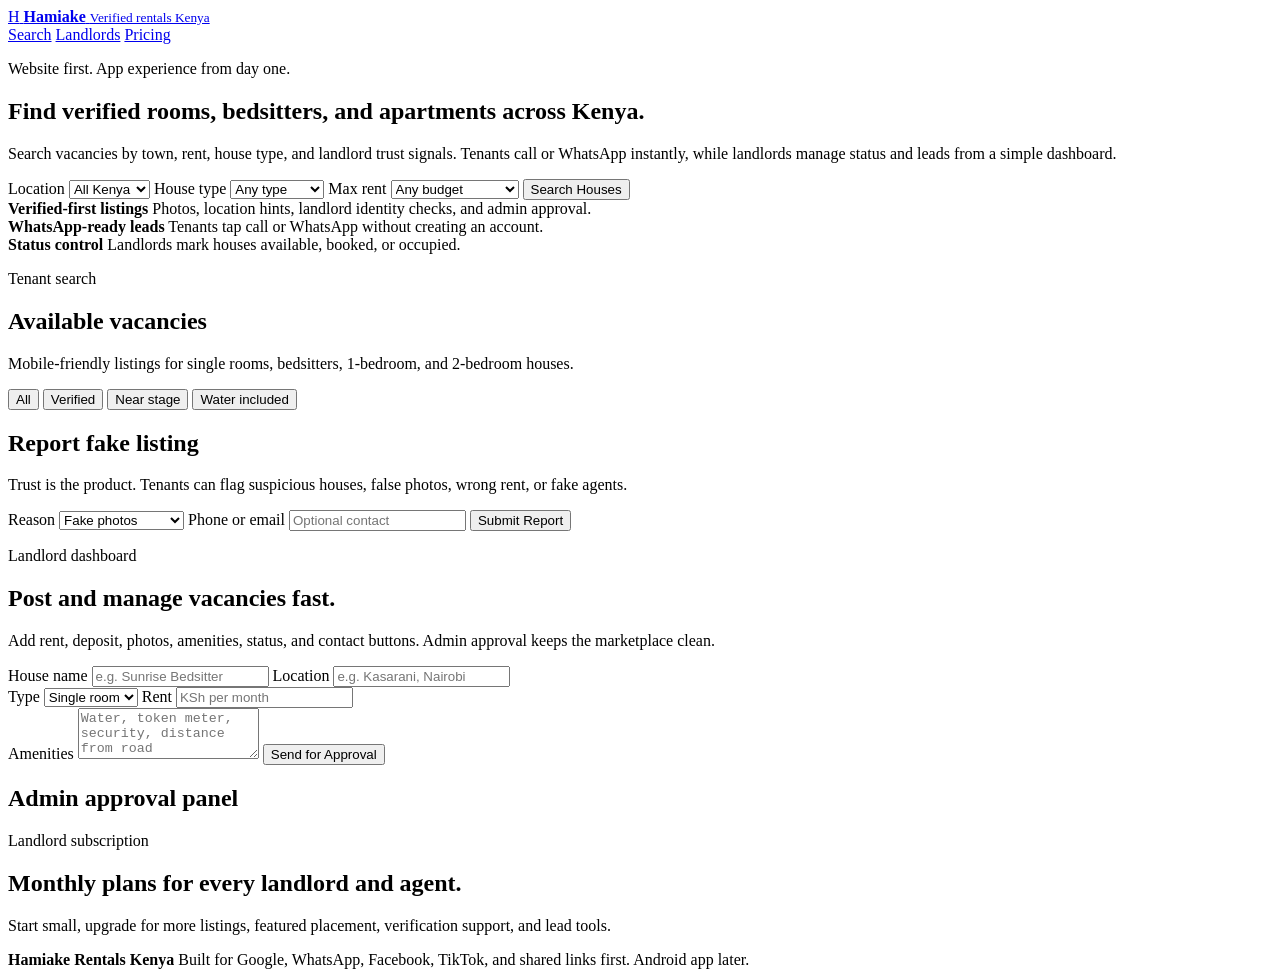
==== index.html @ 215fa96f "Add files via upload" ====
<!doctype html>
<html lang="en">
  <head>
    <meta charset="utf-8">
    <meta name="viewport" content="width=device-width, initial-scale=1">
    <title>Hamiake Rentals Kenya</title>
    <link rel="preconnect" href="https://images.unsplash.com">
    <link rel="stylesheet" href="styles.css">
  </head>
  <body>
    <header class="app-shell">
      <nav class="topbar" aria-label="Primary navigation">
        <a class="brand" href="#home" aria-label="Hamiake home">
          <span class="brand-mark">H</span>
          <span>
            <strong>Hamiake</strong>
            <small>Verified rentals Kenya</small>
          </span>
        </a>
        <div class="nav-actions">
          <a href="#listings">Search</a>
          <a href="#dashboard">Landlords</a>
          <a href="#subscriptions">Pricing</a>
        </div>
      </nav>
    </header>

    <main>
      <section class="hero" id="home">
        <div class="hero-media" role="img" aria-label="Modern Nairobi apartment buildings"></div>
        <div class="hero-content app-shell">
          <p class="eyebrow">Website first. App experience from day one.</p>
          <h1>Find verified rooms, bedsitters, and apartments across Kenya.</h1>
          <p class="hero-copy">
            Search vacancies by town, rent, house type, and landlord trust signals. Tenants call or WhatsApp instantly,
            while landlords manage status and leads from a simple dashboard.
          </p>

          <form class="search-panel" id="searchForm">
            <label>
              <span>Location</span>
              <select id="locationFilter">
                <option value="all">All Kenya</option>
                <option>Nairobi</option>
                <option>Kiambu</option>
                <option>Rongai</option>
                <option>Thika</option>
                <option>Kisumu</option>
                <option>Mombasa</option>
              </select>
            </label>
            <label>
              <span>House type</span>
              <select id="typeFilter">
                <option value="all">Any type</option>
                <option>Single room</option>
                <option>Bedsitter</option>
                <option>1-bedroom</option>
                <option>2-bedroom</option>
              </select>
            </label>
            <label>
              <span>Max rent</span>
              <select id="rentFilter">
                <option value="999999">Any budget</option>
                <option value="6000">Up to KSh 6,000</option>
                <option value="10000">Up to KSh 10,000</option>
                <option value="18000">Up to KSh 18,000</option>
                <option value="30000">Up to KSh 30,000</option>
              </select>
            </label>
            <button class="primary-button" type="submit">Search Houses</button>
          </form>
        </div>
      </section>

      <section class="trust-band">
        <div class="app-shell trust-grid">
          <div>
            <strong>Verified-first listings</strong>
            <span>Photos, location hints, landlord identity checks, and admin approval.</span>
          </div>
          <div>
            <strong>WhatsApp-ready leads</strong>
            <span>Tenants tap call or WhatsApp without creating an account.</span>
          </div>
          <div>
            <strong>Status control</strong>
            <span>Landlords mark houses available, booked, or occupied.</span>
          </div>
        </div>
      </section>

      <section class="app-shell section-grid" id="listings">
        <div class="section-heading">
          <p class="eyebrow">Tenant search</p>
          <h2>Available vacancies</h2>
          <p>Mobile-friendly listings for single rooms, bedsitters, 1-bedroom, and 2-bedroom houses.</p>
        </div>
        <div class="listing-controls" aria-label="Quick filters">
          <button class="filter-chip active" data-chip="all">All</button>
          <button class="filter-chip" data-chip="verified">Verified</button>
          <button class="filter-chip" data-chip="near stage">Near stage</button>
          <button class="filter-chip" data-chip="water included">Water included</button>
        </div>
        <div class="listings-grid" id="listingsGrid"></div>
      </section>

      <section class="app-shell detail-layout" id="details">
        <article class="listing-detail" id="listingDetail" aria-live="polite"></article>
        <aside class="report-box">
          <h2>Report fake listing</h2>
          <p>Trust is the product. Tenants can flag suspicious houses, false photos, wrong rent, or fake agents.</p>
          <form id="reportForm">
            <label>
              <span>Reason</span>
              <select id="reportReason">
                <option>Fake photos</option>
                <option>Wrong location</option>
                <option>Already occupied</option>
                <option>Suspicious agent</option>
              </select>
            </label>
            <label>
              <span>Phone or email</span>
              <input id="reportContact" type="text" placeholder="Optional contact">
            </label>
            <button class="secondary-button" type="submit">Submit Report</button>
            <p class="form-note" id="reportNote"></p>
          </form>
        </aside>
      </section>

      <section class="landlord-band" id="dashboard">
        <div class="app-shell dashboard-grid">
          <div class="section-heading">
            <p class="eyebrow">Landlord dashboard</p>
            <h2>Post and manage vacancies fast.</h2>
            <p>Add rent, deposit, photos, amenities, status, and contact buttons. Admin approval keeps the marketplace clean.</p>
          </div>

          <form class="dashboard-form" id="houseForm">
            <div class="form-row">
              <label>
                <span>House name</span>
                <input id="houseName" type="text" placeholder="e.g. Sunrise Bedsitter" required>
              </label>
              <label>
                <span>Location</span>
                <input id="houseLocation" type="text" placeholder="e.g. Kasarani, Nairobi" required>
              </label>
            </div>
            <div class="form-row">
              <label>
                <span>Type</span>
                <select id="houseType">
                  <option>Single room</option>
                  <option>Bedsitter</option>
                  <option>1-bedroom</option>
                  <option>2-bedroom</option>
                </select>
              </label>
              <label>
                <span>Rent</span>
                <input id="houseRent" type="number" min="1000" placeholder="KSh per month" required>
              </label>
            </div>
            <label>
              <span>Amenities</span>
              <textarea id="houseAmenities" rows="3" placeholder="Water, token meter, security, distance from road"></textarea>
            </label>
            <button class="primary-button" type="submit">Send for Approval</button>
            <p class="form-note" id="houseNote"></p>
          </form>

          <div class="admin-panel" id="admin">
            <h2>Admin approval panel</h2>
            <div class="approval-list" id="approvalList"></div>
          </div>
        </div>
      </section>

      <section class="app-shell" id="subscriptions">
        <div class="section-heading pricing-heading">
          <p class="eyebrow">Landlord subscription</p>
          <h2>Monthly plans for every landlord and agent.</h2>
          <p>Start small, upgrade for more listings, featured placement, verification support, and lead tools.</p>
        </div>
        <div class="pricing-grid" id="pricingGrid"></div>
      </section>
    </main>

    <footer class="footer app-shell">
      <strong>Hamiake Rentals Kenya</strong>
      <span>Built for Google, WhatsApp, Facebook, TikTok, and shared links first. Android app later.</span>
    </footer>

    <script src="script.js"></script>
  </body>
</html>
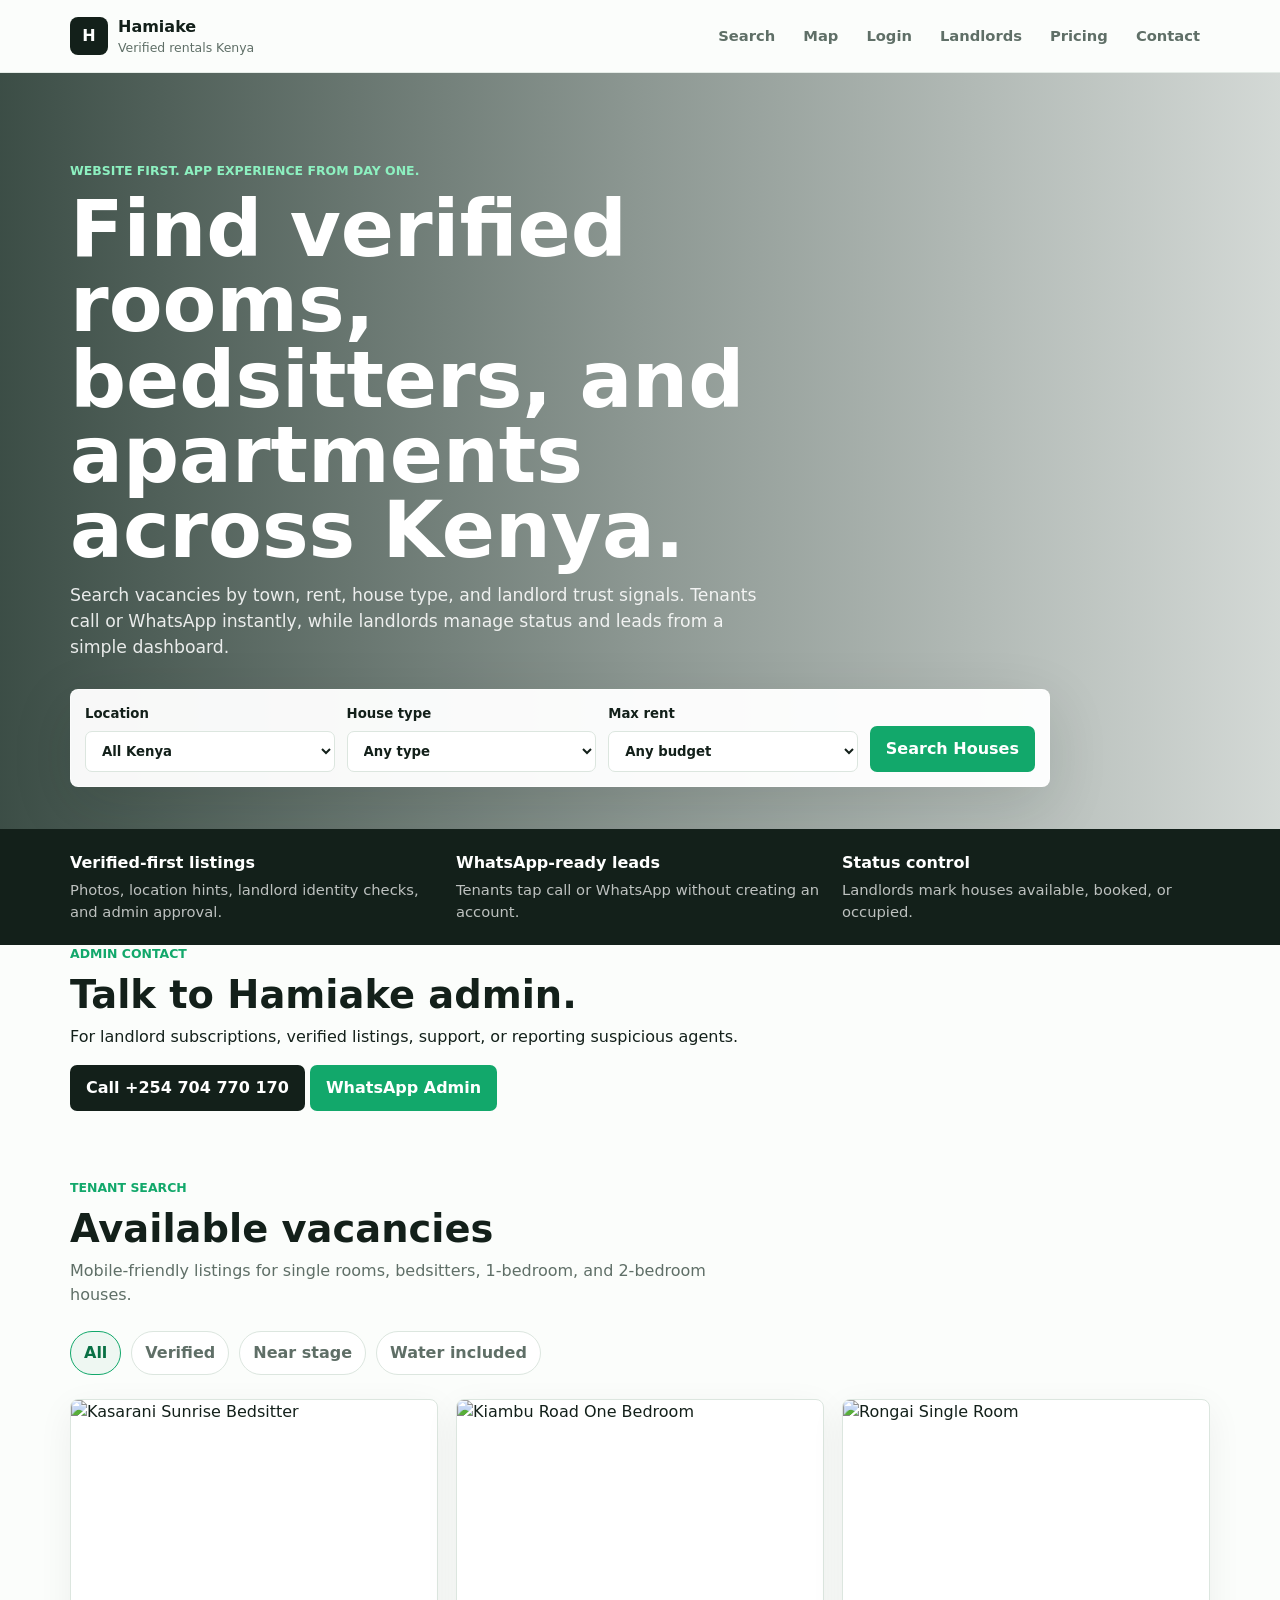
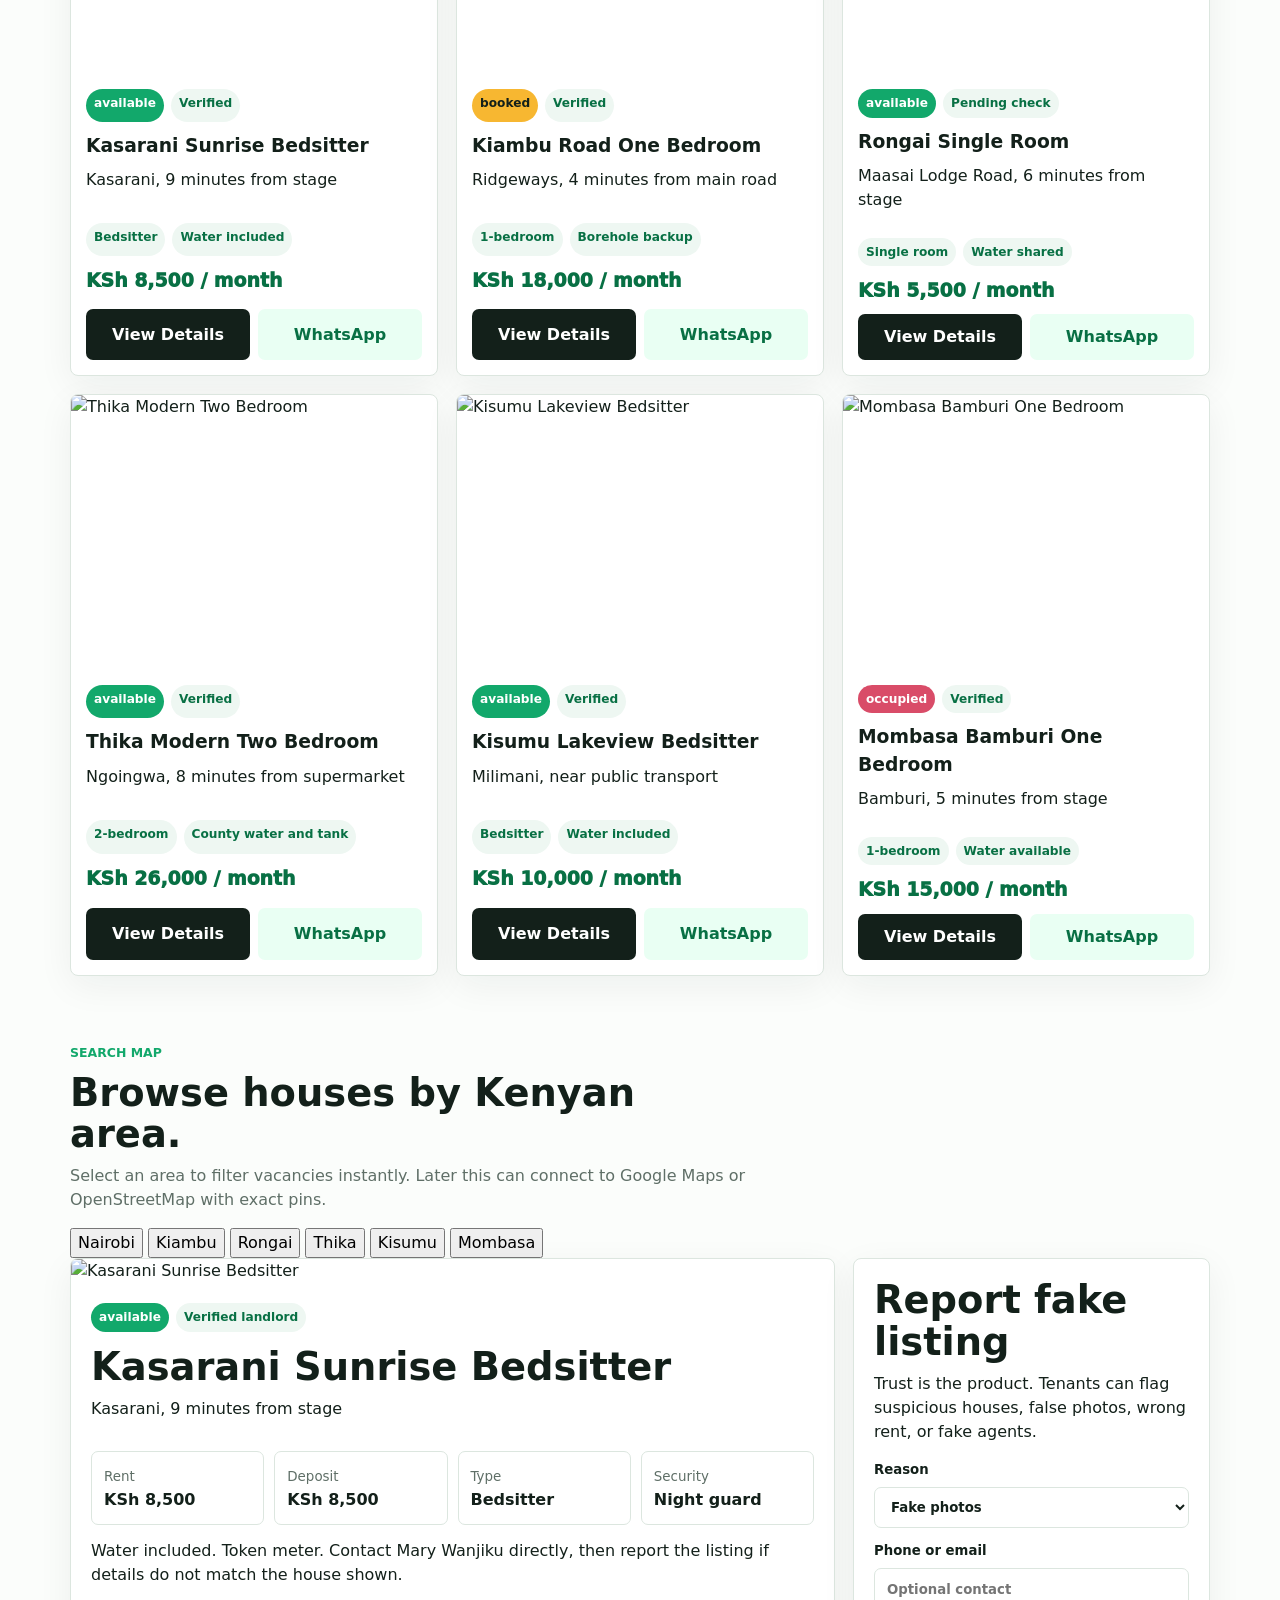
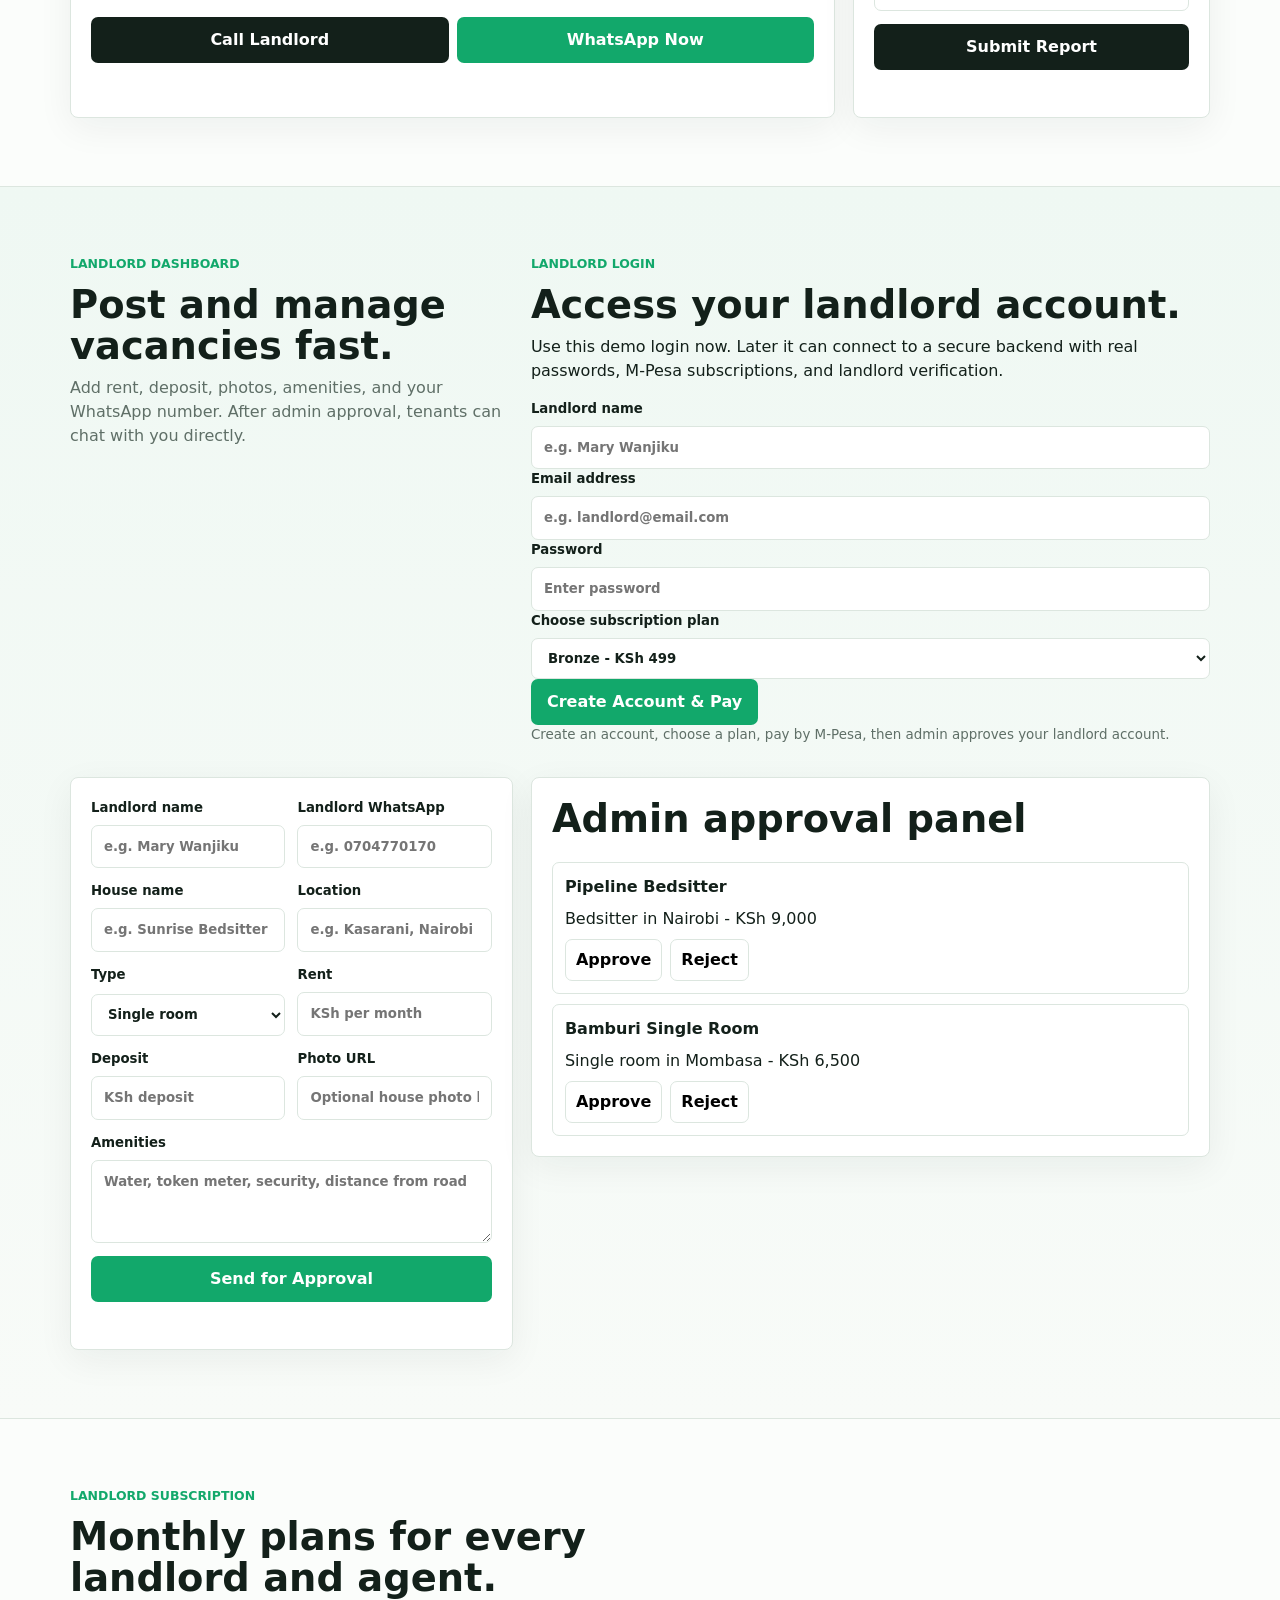
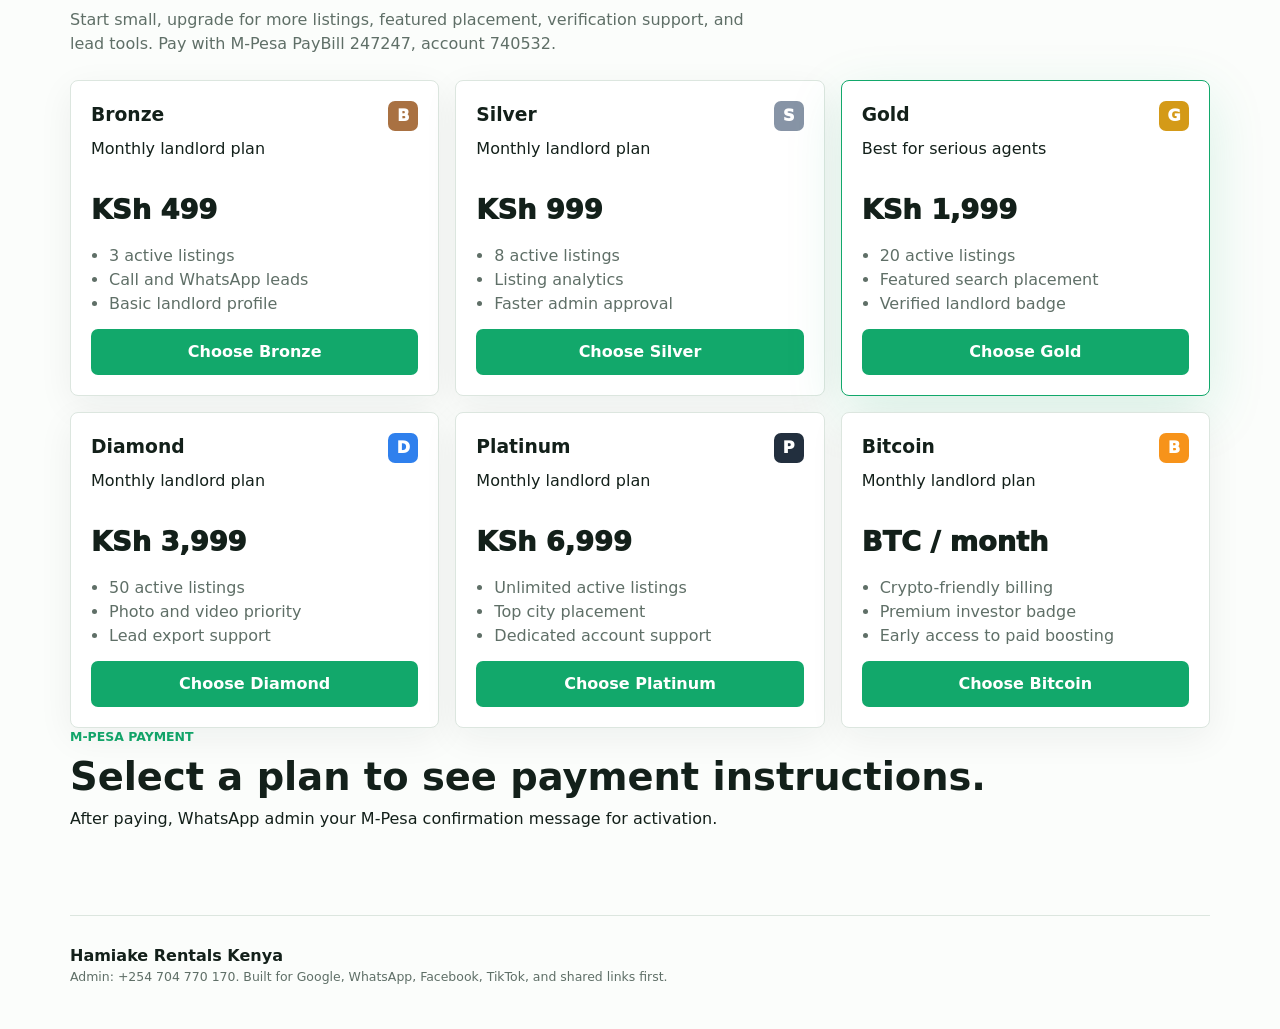
==== commit eaf9a9de: "Add files via upload" ====
--- a/index.html
+++ b/index.html
@@ -19,8 +19,11 @@
         </a>
         <div class="nav-actions">
           <a href="#listings">Search</a>
+          <a href="#map">Map</a>
+          <a href="#login">Login</a>
           <a href="#dashboard">Landlords</a>
           <a href="#subscriptions">Pricing</a>
+          <a href="#contact">Contact</a>
         </div>
       </nav>
     </header>
@@ -91,6 +94,20 @@
         </div>
       </section>
 
+      <section class="contact-strip" id="contact">
+        <div class="app-shell contact-grid">
+          <div>
+            <p class="eyebrow">Admin contact</p>
+            <h2>Talk to Hamiake admin.</h2>
+            <p>For landlord subscriptions, verified listings, support, or reporting suspicious agents.</p>
+          </div>
+          <div class="contact-actions">
+            <a class="secondary-button" href="tel:+254704770170">Call +254 704 770 170</a>
+            <a class="primary-button" href="https://wa.me/254704770170?text=Hi%20Hamiake%20Admin%2C%20I%20need%20help%20with%20rentals." target="_blank" rel="noreferrer">WhatsApp Admin</a>
+          </div>
+        </div>
+      </section>
+
       <section class="app-shell section-grid" id="listings">
         <div class="section-heading">
           <p class="eyebrow">Tenant search</p>
@@ -104,6 +121,25 @@
           <button class="filter-chip" data-chip="water included">Water included</button>
         </div>
         <div class="listings-grid" id="listingsGrid"></div>
+      </section>
+
+      <section class="map-band" id="map">
+        <div class="app-shell map-layout">
+          <div class="section-heading">
+            <p class="eyebrow">Search map</p>
+            <h2>Browse houses by Kenyan area.</h2>
+            <p>Select an area to filter vacancies instantly. Later this can connect to Google Maps or OpenStreetMap with exact pins.</p>
+          </div>
+          <div class="kenya-map" aria-label="Rental search map by area">
+            <button class="map-pin nairobi active" data-map-location="Nairobi">Nairobi</button>
+            <button class="map-pin kiambu" data-map-location="Kiambu">Kiambu</button>
+            <button class="map-pin rongai" data-map-location="Rongai">Rongai</button>
+            <button class="map-pin thika" data-map-location="Thika">Thika</button>
+            <button class="map-pin kisumu" data-map-location="Kisumu">Kisumu</button>
+            <button class="map-pin mombasa" data-map-location="Mombasa">Mombasa</button>
+          </div>
+          <div class="area-results" id="areaResults"></div>
+        </div>
       </section>
 
       <section class="app-shell detail-layout" id="details">
@@ -136,10 +172,53 @@
           <div class="section-heading">
             <p class="eyebrow">Landlord dashboard</p>
             <h2>Post and manage vacancies fast.</h2>
-            <p>Add rent, deposit, photos, amenities, status, and contact buttons. Admin approval keeps the marketplace clean.</p>
-          </div>
+            <p>Add rent, deposit, photos, amenities, and your WhatsApp number. After admin approval, tenants can chat with you directly.</p>
+          </div>
+
+          <form class="login-panel" id="login">
+            <div>
+              <p class="eyebrow">Landlord login</p>
+              <h2>Access your landlord account.</h2>
+              <p>Use this demo login now. Later it can connect to a secure backend with real passwords, M-Pesa subscriptions, and landlord verification.</p>
+            </div>
+            <label>
+              <span>Landlord name</span>
+              <input id="loginName" type="text" placeholder="e.g. Mary Wanjiku" required>
+            </label>
+            <label>
+              <span>Email address</span>
+              <input id="loginEmail" type="email" placeholder="e.g. landlord@email.com" required>
+            </label>
+            <label>
+              <span>Password</span>
+              <input id="loginPassword" type="password" placeholder="Enter password" required>
+            </label>
+            <label>
+              <span>Choose subscription plan</span>
+              <select id="loginPlan">
+                <option value="Bronze">Bronze - KSh 499</option>
+                <option value="Silver">Silver - KSh 999</option>
+                <option value="Gold">Gold - KSh 1,999</option>
+                <option value="Diamond">Diamond - KSh 3,999</option>
+                <option value="Platinum">Platinum - KSh 6,999</option>
+                <option value="Bitcoin">Bitcoin - BTC / month</option>
+              </select>
+            </label>
+            <button class="primary-button" type="submit">Create Account & Pay</button>
+            <p class="form-note" id="loginNote">Create an account, choose a plan, pay by M-Pesa, then admin approves your landlord account.</p>
+          </form>
 
           <form class="dashboard-form" id="houseForm">
+            <div class="form-row">
+              <label>
+                <span>Landlord name</span>
+                <input id="postLandlordName" type="text" placeholder="e.g. Mary Wanjiku" required>
+              </label>
+              <label>
+                <span>Landlord WhatsApp</span>
+                <input id="postLandlordPhone" type="tel" placeholder="e.g. 0704770170" required>
+              </label>
+            </div>
             <div class="form-row">
               <label>
                 <span>House name</span>
@@ -165,6 +244,16 @@
                 <input id="houseRent" type="number" min="1000" placeholder="KSh per month" required>
               </label>
             </div>
+            <div class="form-row">
+              <label>
+                <span>Deposit</span>
+                <input id="houseDeposit" type="number" min="0" placeholder="KSh deposit" required>
+              </label>
+              <label>
+                <span>Photo URL</span>
+                <input id="housePhoto" type="url" placeholder="Optional house photo link">
+              </label>
+            </div>
             <label>
               <span>Amenities</span>
               <textarea id="houseAmenities" rows="3" placeholder="Water, token meter, security, distance from road"></textarea>
@@ -184,15 +273,20 @@
         <div class="section-heading pricing-heading">
           <p class="eyebrow">Landlord subscription</p>
           <h2>Monthly plans for every landlord and agent.</h2>
-          <p>Start small, upgrade for more listings, featured placement, verification support, and lead tools.</p>
+          <p>Start small, upgrade for more listings, featured placement, verification support, and lead tools. Pay with M-Pesa PayBill 247247, account 740532.</p>
         </div>
         <div class="pricing-grid" id="pricingGrid"></div>
+        <div class="payment-panel" id="paymentPanel" aria-live="polite">
+          <p class="eyebrow">M-Pesa payment</p>
+          <h2>Select a plan to see payment instructions.</h2>
+          <p>After paying, WhatsApp admin your M-Pesa confirmation message for activation.</p>
+        </div>
       </section>
     </main>
 
     <footer class="footer app-shell">
       <strong>Hamiake Rentals Kenya</strong>
-      <span>Built for Google, WhatsApp, Facebook, TikTok, and shared links first. Android app later.</span>
+      <span>Admin: +254 704 770 170. Built for Google, WhatsApp, Facebook, TikTok, and shared links first.</span>
     </footer>
 
     <script src="script.js"></script>
--- a/styles.css
+++ b/styles.css
@@ -0,0 +1,655 @@
+:root {
+  color-scheme: light;
+  --ink: #13201a;
+  --muted: #5f6f67;
+  --line: #dce6df;
+  --paper: #fbfdfb;
+  --soft: #eef7f2;
+  --mint: #12a86b;
+  --mint-dark: #087044;
+  --sun: #f7b731;
+  --sky: #2f80ed;
+  --rose: #d94c68;
+  --charcoal: #1f2933;
+  --shadow: 0 18px 60px rgba(19, 32, 26, 0.13);
+}
+
+* {
+  box-sizing: border-box;
+}
+
+html {
+  scroll-behavior: smooth;
+}
+
+body {
+  margin: 0;
+  background: var(--paper);
+  color: var(--ink);
+  font-family: Inter, ui-sans-serif, system-ui, -apple-system, BlinkMacSystemFont, "Segoe UI", sans-serif;
+  line-height: 1.5;
+}
+
+button,
+input,
+select,
+textarea {
+  font: inherit;
+}
+
+button {
+  cursor: pointer;
+}
+
+a {
+  color: inherit;
+  text-decoration: none;
+}
+
+.app-shell {
+  width: min(1140px, calc(100% - 32px));
+  margin: 0 auto;
+}
+
+.topbar {
+  min-height: 72px;
+  display: flex;
+  align-items: center;
+  justify-content: space-between;
+  gap: 18px;
+}
+
+header.app-shell {
+  width: 100%;
+  position: sticky;
+  top: 0;
+  z-index: 20;
+  background: rgba(251, 253, 251, 0.92);
+  backdrop-filter: blur(18px);
+  border-bottom: 1px solid rgba(220, 230, 223, 0.74);
+}
+
+header .topbar {
+  width: min(1140px, calc(100% - 32px));
+  margin: 0 auto;
+}
+
+.brand {
+  display: inline-flex;
+  align-items: center;
+  gap: 10px;
+  min-width: 0;
+}
+
+.brand-mark {
+  width: 38px;
+  height: 38px;
+  border-radius: 8px;
+  display: grid;
+  place-items: center;
+  background: var(--ink);
+  color: white;
+  font-weight: 900;
+}
+
+.brand small,
+.footer span {
+  display: block;
+  color: var(--muted);
+  font-size: 0.78rem;
+}
+
+.nav-actions {
+  display: flex;
+  align-items: center;
+  gap: 8px;
+  color: var(--muted);
+  font-weight: 700;
+  font-size: 0.92rem;
+}
+
+.nav-actions a {
+  padding: 8px 10px;
+  border-radius: 7px;
+}
+
+.nav-actions a:hover {
+  background: var(--soft);
+  color: var(--ink);
+}
+
+.hero {
+  position: relative;
+  min-height: calc(92svh - 72px);
+  display: flex;
+  align-items: end;
+  isolation: isolate;
+  overflow: hidden;
+}
+
+.hero-media {
+  position: absolute;
+  inset: 0;
+  background:
+    linear-gradient(90deg, rgba(6, 28, 19, 0.78), rgba(6, 28, 19, 0.45), rgba(6, 28, 19, 0.16)),
+    url("https://images.unsplash.com/photo-1486406146926-c627a92ad1ab?auto=format&fit=crop&w=1800&q=80") center / cover;
+  z-index: -1;
+}
+
+.hero-content {
+  padding: 78px 0 42px;
+  color: white;
+}
+
+.eyebrow {
+  margin: 0 0 10px;
+  color: var(--mint);
+  font-size: 0.78rem;
+  font-weight: 900;
+  letter-spacing: 0;
+  text-transform: uppercase;
+}
+
+.hero .eyebrow {
+  color: #8df0c0;
+}
+
+h1,
+h2,
+h3,
+p {
+  margin-top: 0;
+}
+
+h1 {
+  max-width: 780px;
+  margin-bottom: 16px;
+  font-size: clamp(2.25rem, 7vw, 4.9rem);
+  line-height: 0.96;
+  letter-spacing: 0;
+}
+
+h2 {
+  margin-bottom: 10px;
+  font-size: clamp(1.5rem, 3vw, 2.5rem);
+  line-height: 1.07;
+  letter-spacing: 0;
+}
+
+h3 {
+  margin-bottom: 8px;
+}
+
+.hero-copy {
+  max-width: 690px;
+  color: rgba(255, 255, 255, 0.88);
+  font-size: 1.08rem;
+}
+
+.search-panel {
+  width: min(100%, 980px);
+  margin-top: 28px;
+  padding: 14px;
+  display: grid;
+  grid-template-columns: 1fr 1fr 1fr auto;
+  gap: 12px;
+  background: rgba(255, 255, 255, 0.96);
+  border: 1px solid rgba(255, 255, 255, 0.65);
+  border-radius: 8px;
+  box-shadow: var(--shadow);
+}
+
+label {
+  display: grid;
+  gap: 7px;
+  color: var(--ink);
+  font-weight: 800;
+  font-size: 0.83rem;
+}
+
+input,
+select,
+textarea {
+  width: 100%;
+  border: 1px solid var(--line);
+  border-radius: 7px;
+  background: white;
+  color: var(--ink);
+  padding: 11px 12px;
+  outline: none;
+}
+
+textarea {
+  resize: vertical;
+}
+
+input:focus,
+select:focus,
+textarea:focus {
+  border-color: var(--mint);
+  box-shadow: 0 0 0 3px rgba(18, 168, 107, 0.14);
+}
+
+.primary-button,
+.secondary-button,
+.contact-button {
+  min-height: 44px;
+  border: 0;
+  border-radius: 7px;
+  display: inline-flex;
+  align-items: center;
+  justify-content: center;
+  gap: 8px;
+  padding: 11px 16px;
+  font-weight: 900;
+}
+
+.primary-button {
+  align-self: end;
+  background: var(--mint);
+  color: white;
+}
+
+.primary-button:hover {
+  background: var(--mint-dark);
+}
+
+.secondary-button {
+  background: var(--ink);
+  color: white;
+}
+
+.trust-band {
+  background: var(--ink);
+  color: white;
+}
+
+.trust-grid {
+  display: grid;
+  grid-template-columns: repeat(3, 1fr);
+  gap: 18px;
+  padding: 22px 0;
+}
+
+.trust-grid div {
+  display: grid;
+  gap: 4px;
+}
+
+.trust-grid span {
+  color: rgba(255, 255, 255, 0.72);
+  font-size: 0.92rem;
+}
+
+.section-grid,
+#subscriptions {
+  padding: 68px 0;
+}
+
+.section-heading {
+  max-width: 680px;
+}
+
+.section-heading p:not(.eyebrow) {
+  color: var(--muted);
+}
+
+.listing-controls {
+  display: flex;
+  flex-wrap: wrap;
+  gap: 10px;
+  margin: 24px 0;
+}
+
+.filter-chip {
+  border: 1px solid var(--line);
+  background: white;
+  color: var(--muted);
+  border-radius: 999px;
+  padding: 9px 13px;
+  font-weight: 800;
+}
+
+.filter-chip.active {
+  border-color: var(--mint);
+  background: var(--soft);
+  color: var(--mint-dark);
+}
+
+.listings-grid {
+  display: grid;
+  grid-template-columns: repeat(3, 1fr);
+  gap: 18px;
+}
+
+.listing-card,
+.listing-detail,
+.report-box,
+.dashboard-form,
+.admin-panel,
+.pricing-card {
+  border: 1px solid var(--line);
+  border-radius: 8px;
+  background: white;
+  box-shadow: 0 10px 36px rgba(19, 32, 26, 0.06);
+}
+
+.listing-card {
+  overflow: hidden;
+  display: flex;
+  flex-direction: column;
+}
+
+.listing-card img {
+  width: 100%;
+  aspect-ratio: 4 / 3;
+  object-fit: cover;
+}
+
+.card-body {
+  padding: 15px;
+  display: grid;
+  gap: 10px;
+  flex: 1;
+}
+
+.tag-row,
+.meta-row {
+  display: flex;
+  flex-wrap: wrap;
+  gap: 7px;
+}
+
+.tag,
+.status-pill {
+  border-radius: 999px;
+  padding: 5px 8px;
+  font-size: 0.76rem;
+  font-weight: 900;
+}
+
+.tag {
+  background: var(--soft);
+  color: var(--mint-dark);
+}
+
+.status-pill {
+  color: white;
+}
+
+.available {
+  background: var(--mint);
+}
+
+.booked {
+  background: var(--sun);
+  color: var(--ink);
+}
+
+.occupied {
+  background: var(--rose);
+}
+
+.rent {
+  color: var(--mint-dark);
+  font-weight: 950;
+  font-size: 1.18rem;
+}
+
+.card-actions,
+.detail-actions {
+  display: grid;
+  grid-template-columns: 1fr 1fr;
+  gap: 8px;
+}
+
+.contact-button {
+  background: var(--soft);
+  color: var(--mint-dark);
+}
+
+.contact-button.whatsapp {
+  background: #e9fff3;
+}
+
+.detail-layout {
+  display: grid;
+  grid-template-columns: minmax(0, 1.5fr) minmax(290px, 0.7fr);
+  gap: 18px;
+  padding-bottom: 68px;
+}
+
+.listing-detail {
+  overflow: hidden;
+}
+
+.detail-image {
+  width: 100%;
+  aspect-ratio: 16 / 8;
+  object-fit: cover;
+}
+
+.detail-body {
+  padding: 20px;
+  display: grid;
+  gap: 14px;
+}
+
+.detail-stats {
+  display: grid;
+  grid-template-columns: repeat(4, 1fr);
+  gap: 10px;
+}
+
+.detail-stats div {
+  border: 1px solid var(--line);
+  border-radius: 7px;
+  padding: 12px;
+}
+
+.detail-stats span,
+.form-note {
+  color: var(--muted);
+  font-size: 0.84rem;
+}
+
+.detail-stats strong {
+  display: block;
+}
+
+.report-box {
+  padding: 20px;
+  align-self: start;
+}
+
+.report-box form,
+.dashboard-form,
+.admin-panel {
+  display: grid;
+  gap: 13px;
+}
+
+.landlord-band {
+  padding: 68px 0;
+  background: linear-gradient(180deg, #eff8f3, #f8fbf8);
+  border-block: 1px solid var(--line);
+}
+
+.dashboard-grid {
+  display: grid;
+  grid-template-columns: minmax(240px, 0.75fr) minmax(0, 1.15fr);
+  gap: 18px;
+  align-items: start;
+}
+
+.dashboard-form,
+.admin-panel {
+  padding: 20px;
+}
+
+.form-row {
+  display: grid;
+  grid-template-columns: 1fr 1fr;
+  gap: 12px;
+}
+
+.admin-panel {
+  grid-column: 2;
+}
+
+.approval-list {
+  display: grid;
+  gap: 10px;
+}
+
+.approval-item {
+  border: 1px solid var(--line);
+  border-radius: 7px;
+  padding: 12px;
+  display: grid;
+  gap: 8px;
+}
+
+.approval-actions {
+  display: flex;
+  gap: 8px;
+}
+
+.approval-actions button {
+  border: 1px solid var(--line);
+  border-radius: 7px;
+  background: white;
+  padding: 8px 10px;
+  font-weight: 900;
+}
+
+.pricing-heading {
+  margin-bottom: 24px;
+}
+
+.pricing-grid {
+  display: grid;
+  grid-template-columns: repeat(3, 1fr);
+  gap: 16px;
+}
+
+.pricing-card {
+  padding: 20px;
+  display: grid;
+  gap: 13px;
+  position: relative;
+  overflow: hidden;
+}
+
+.pricing-card.featured {
+  border-color: var(--mint);
+  box-shadow: 0 18px 56px rgba(18, 168, 107, 0.15);
+}
+
+.plan-top {
+  display: flex;
+  justify-content: space-between;
+  gap: 12px;
+  align-items: start;
+}
+
+.plan-badge {
+  min-width: 30px;
+  height: 30px;
+  border-radius: 7px;
+  display: grid;
+  place-items: center;
+  color: white;
+  font-weight: 950;
+}
+
+.plan-price {
+  font-size: 1.7rem;
+  font-weight: 950;
+}
+
+.pricing-card ul {
+  margin: 0;
+  padding-left: 18px;
+  color: var(--muted);
+}
+
+.footer {
+  padding: 28px 0 42px;
+  border-top: 1px solid var(--line);
+}
+
+@media (max-width: 900px) {
+  .search-panel,
+  .listings-grid,
+  .detail-layout,
+  .dashboard-grid,
+  .pricing-grid,
+  .trust-grid {
+    grid-template-columns: 1fr;
+  }
+
+  .admin-panel {
+    grid-column: auto;
+  }
+
+  .detail-stats {
+    grid-template-columns: repeat(2, 1fr);
+  }
+}
+
+@media (max-width: 620px) {
+  .app-shell {
+    width: min(100% - 22px, 1140px);
+  }
+
+  .topbar {
+    min-height: 64px;
+  }
+
+  .brand small,
+  .nav-actions a:nth-child(2) {
+    display: none;
+  }
+
+  .nav-actions {
+    gap: 2px;
+    font-size: 0.84rem;
+  }
+
+  .hero {
+    min-height: calc(92svh - 64px);
+  }
+
+  .hero-content {
+    padding: 58px 0 28px;
+  }
+
+  .hero-copy {
+    font-size: 0.98rem;
+  }
+
+  .search-panel {
+    padding: 12px;
+  }
+
+  .section-grid,
+  #subscriptions,
+  .landlord-band {
+    padding: 46px 0;
+  }
+
+  .detail-layout {
+    padding-bottom: 46px;
+  }
+
+  .form-row,
+  .card-actions,
+  .detail-actions {
+    grid-template-columns: 1fr;
+  }
+
+  .detail-stats {
+    grid-template-columns: 1fr;
+  }
+}
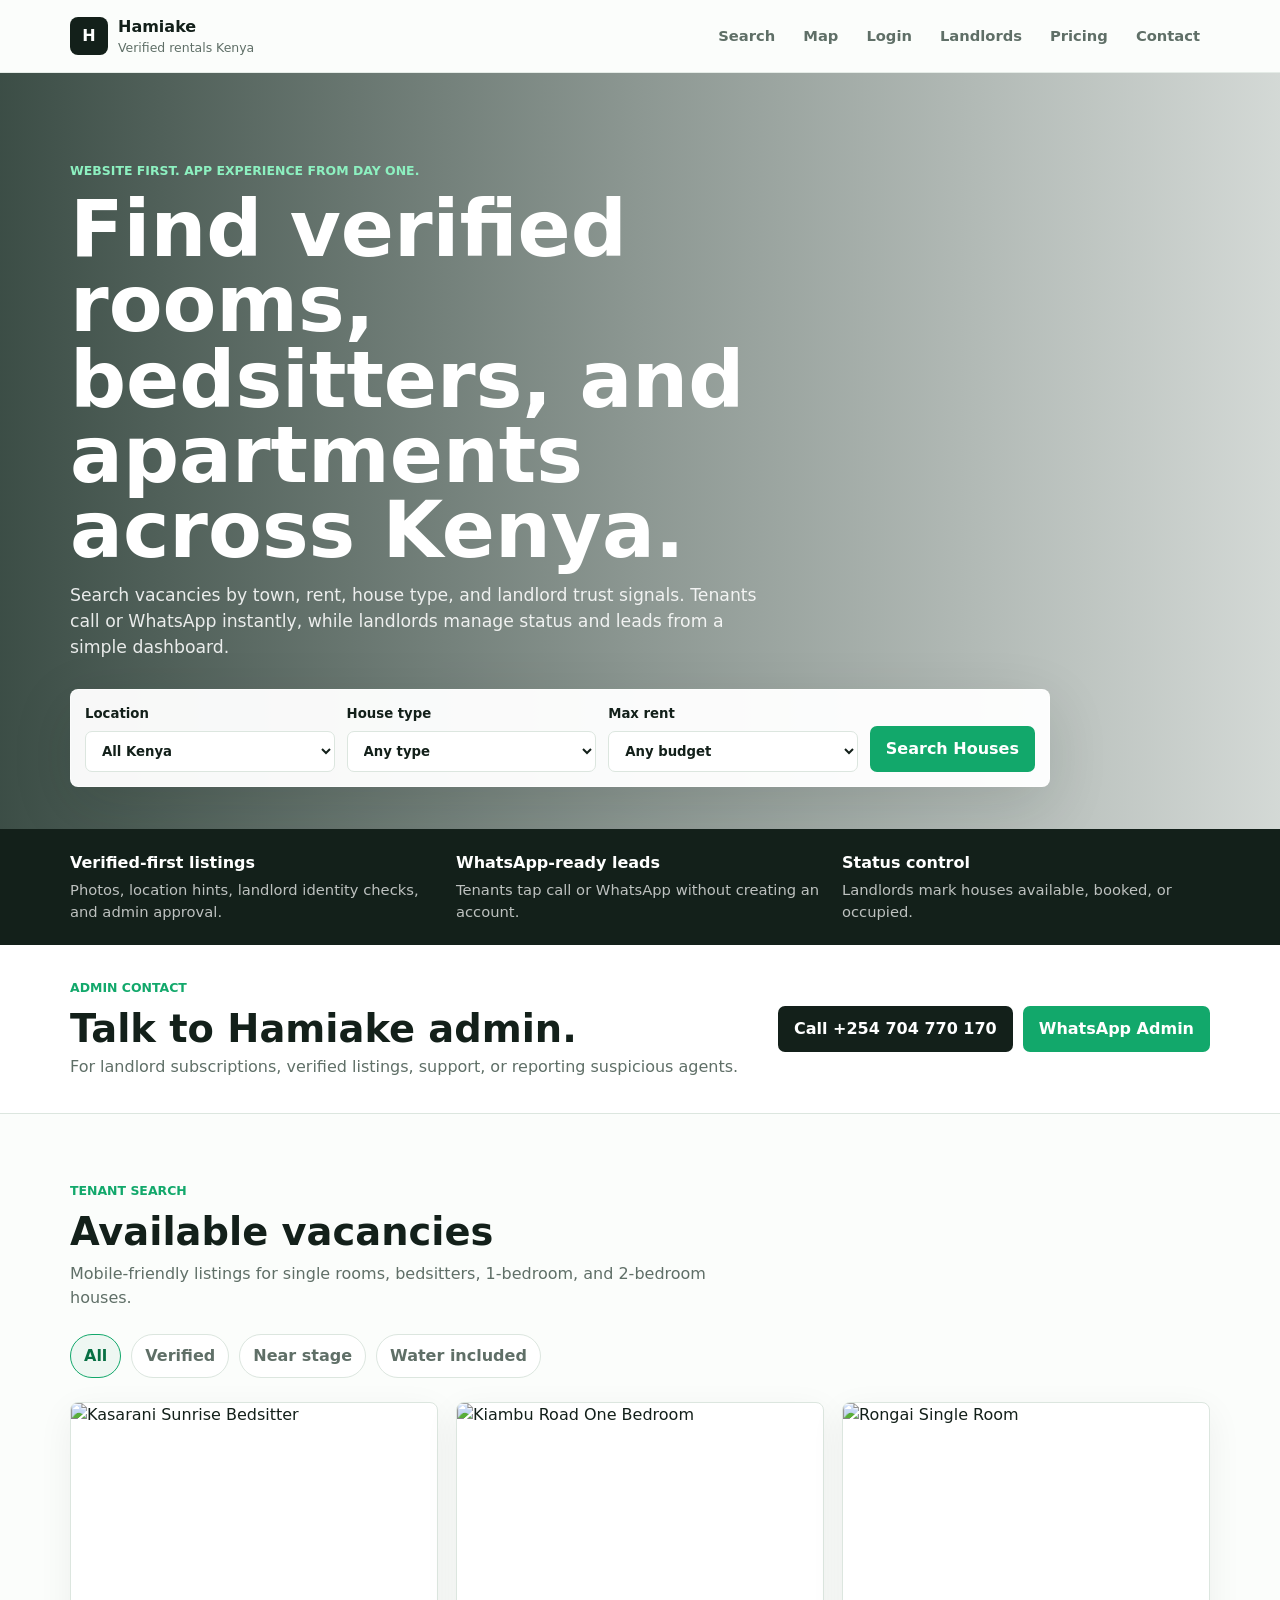
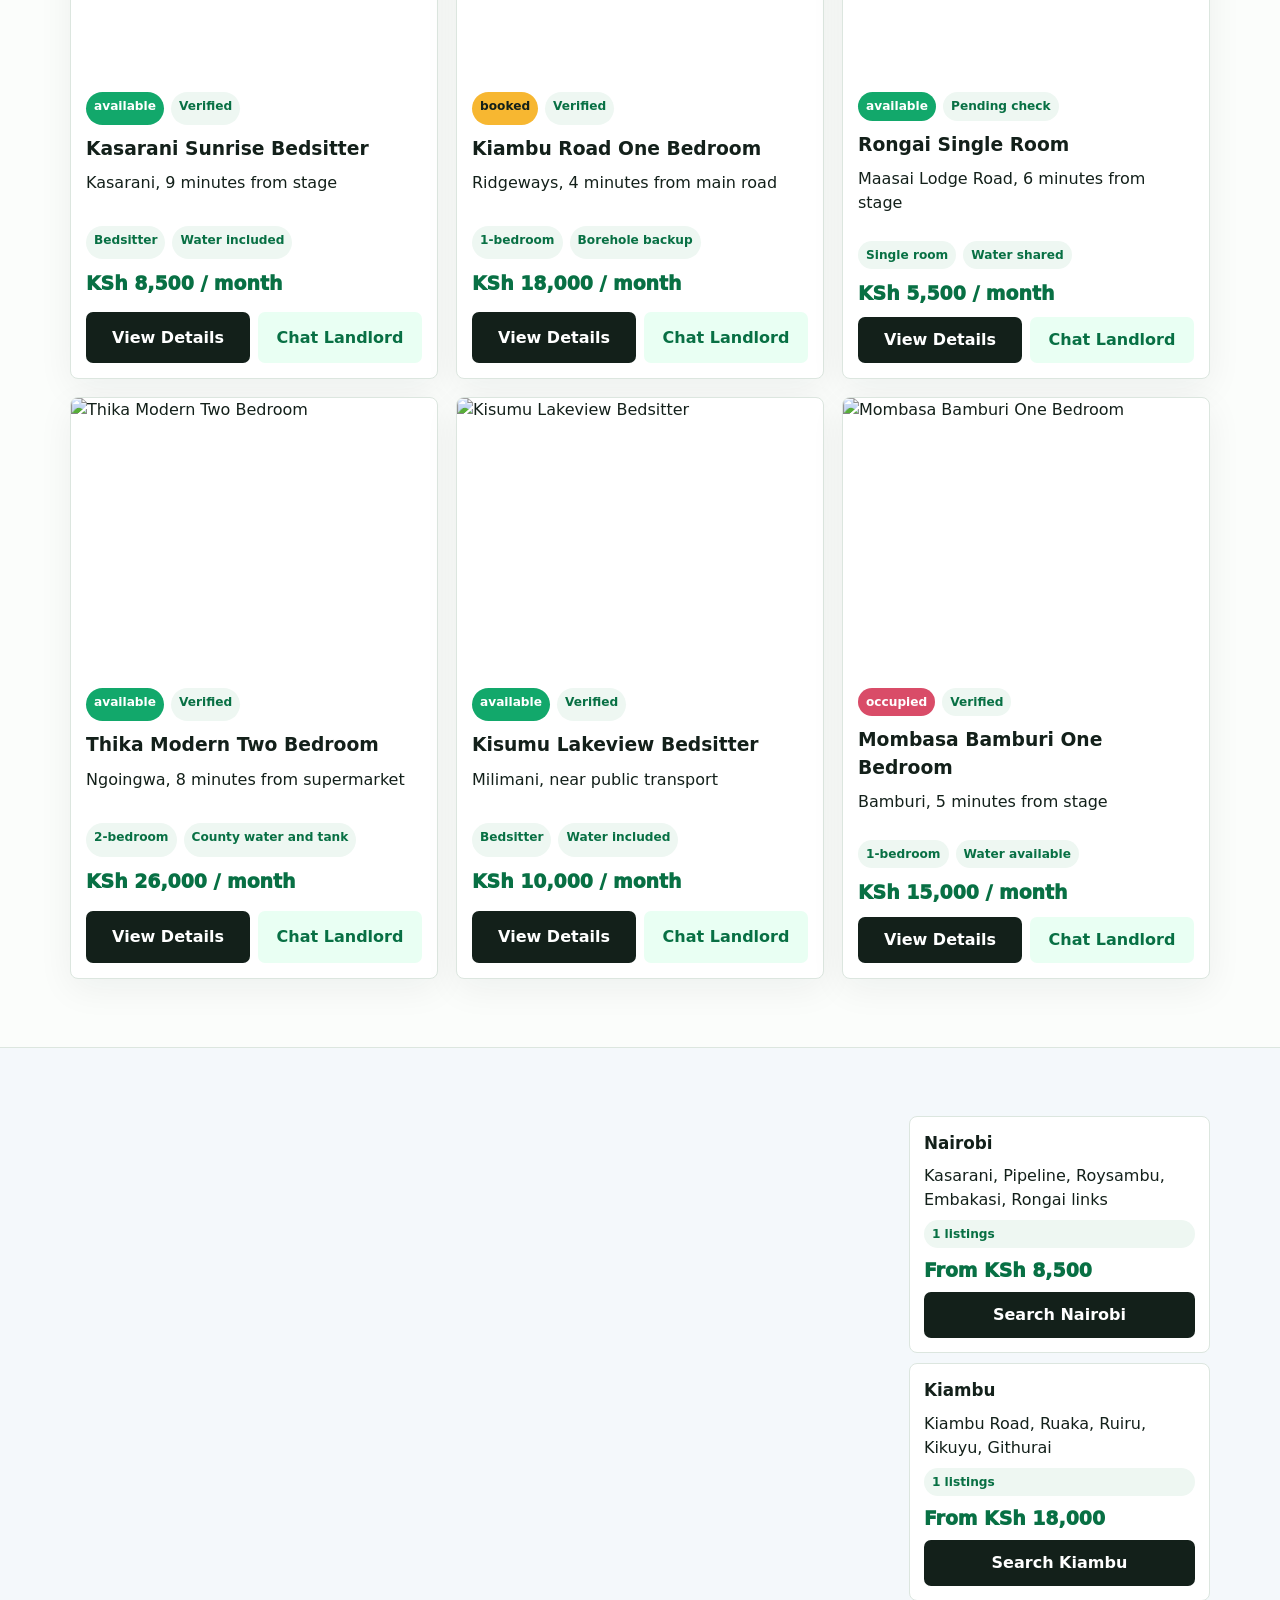
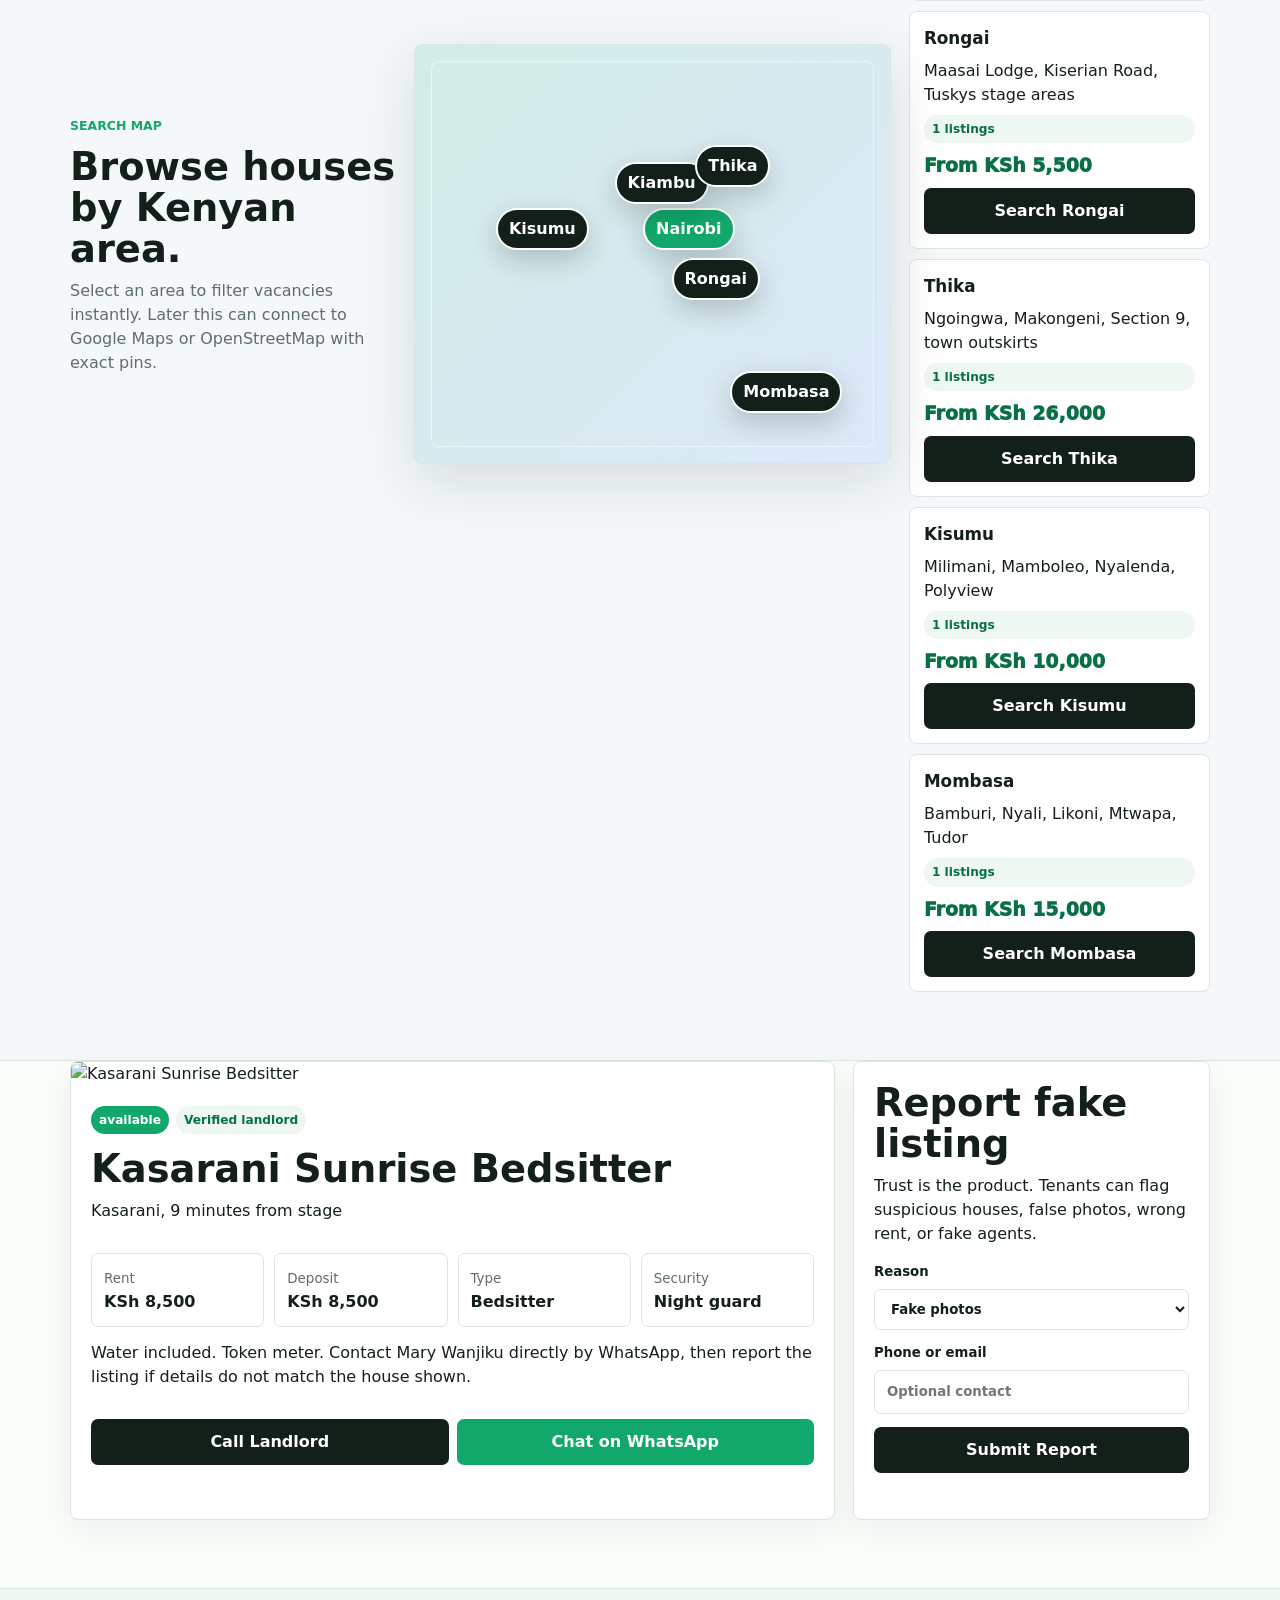
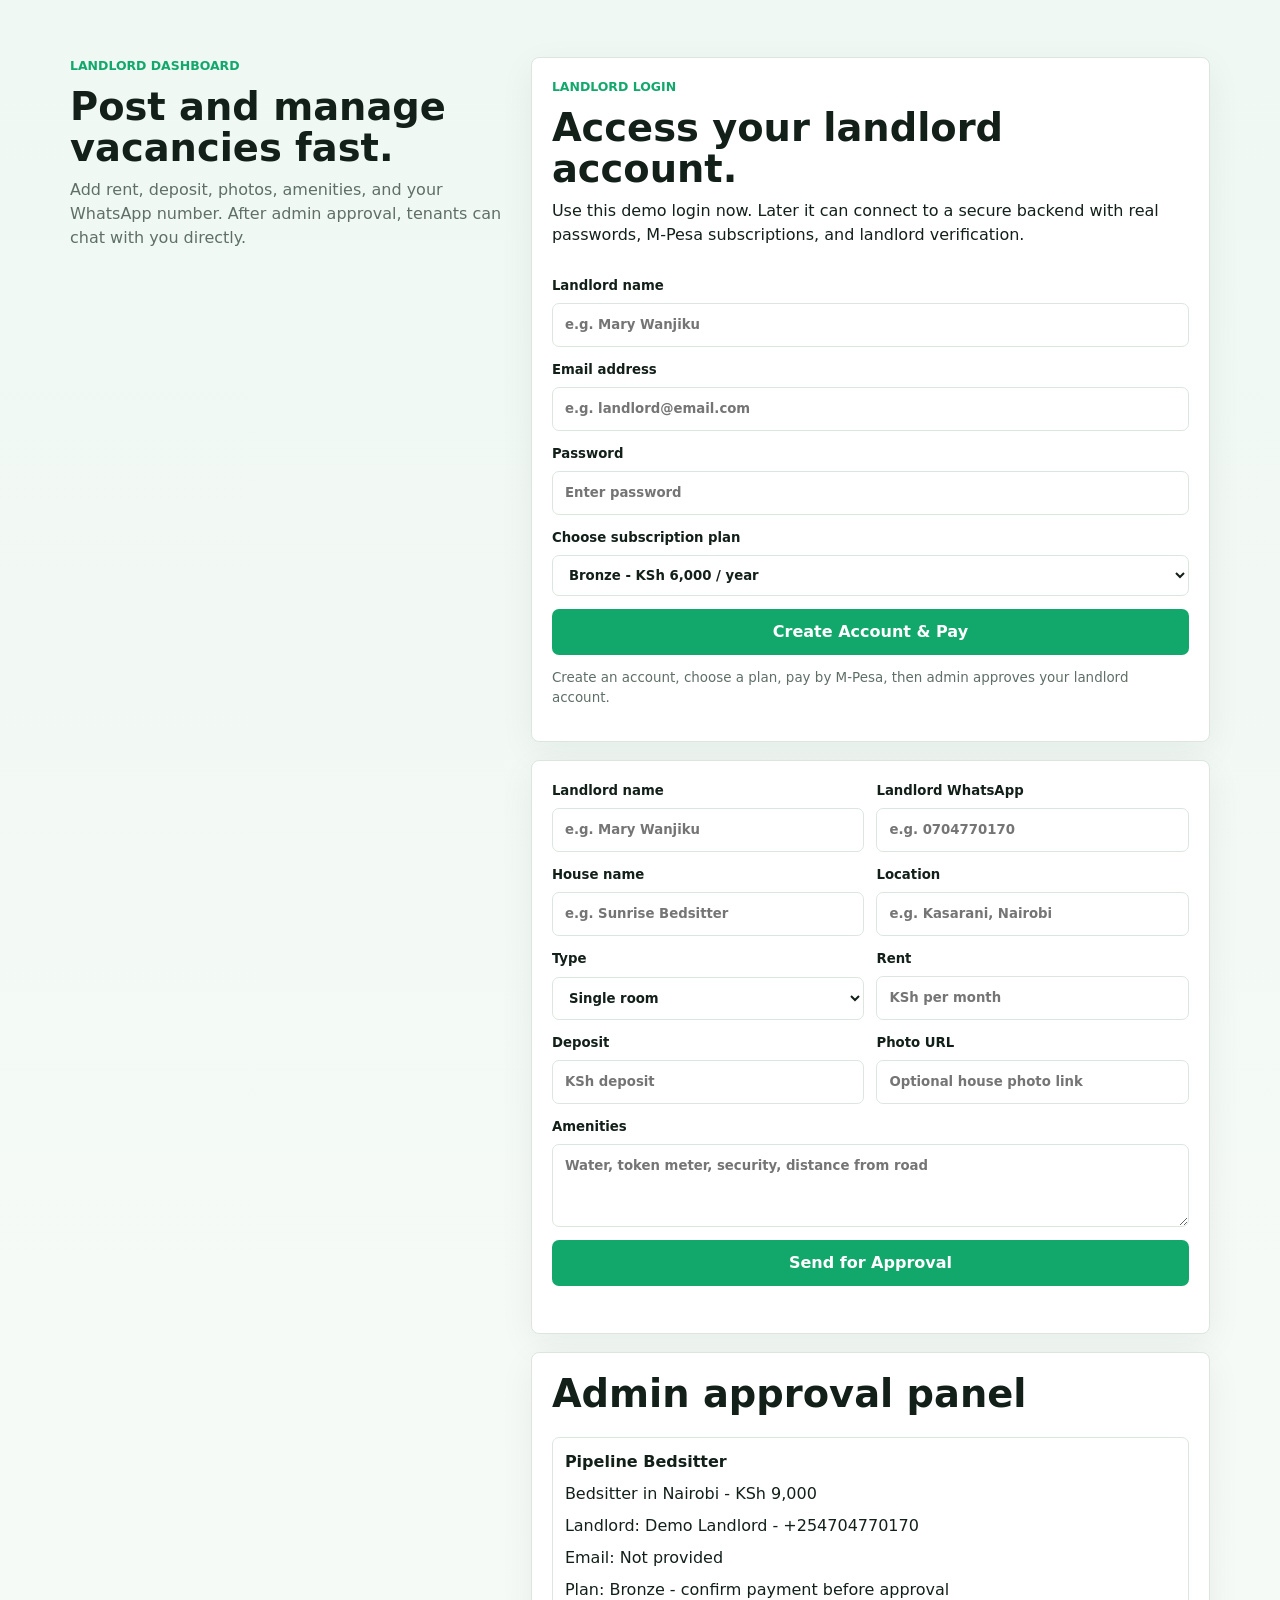
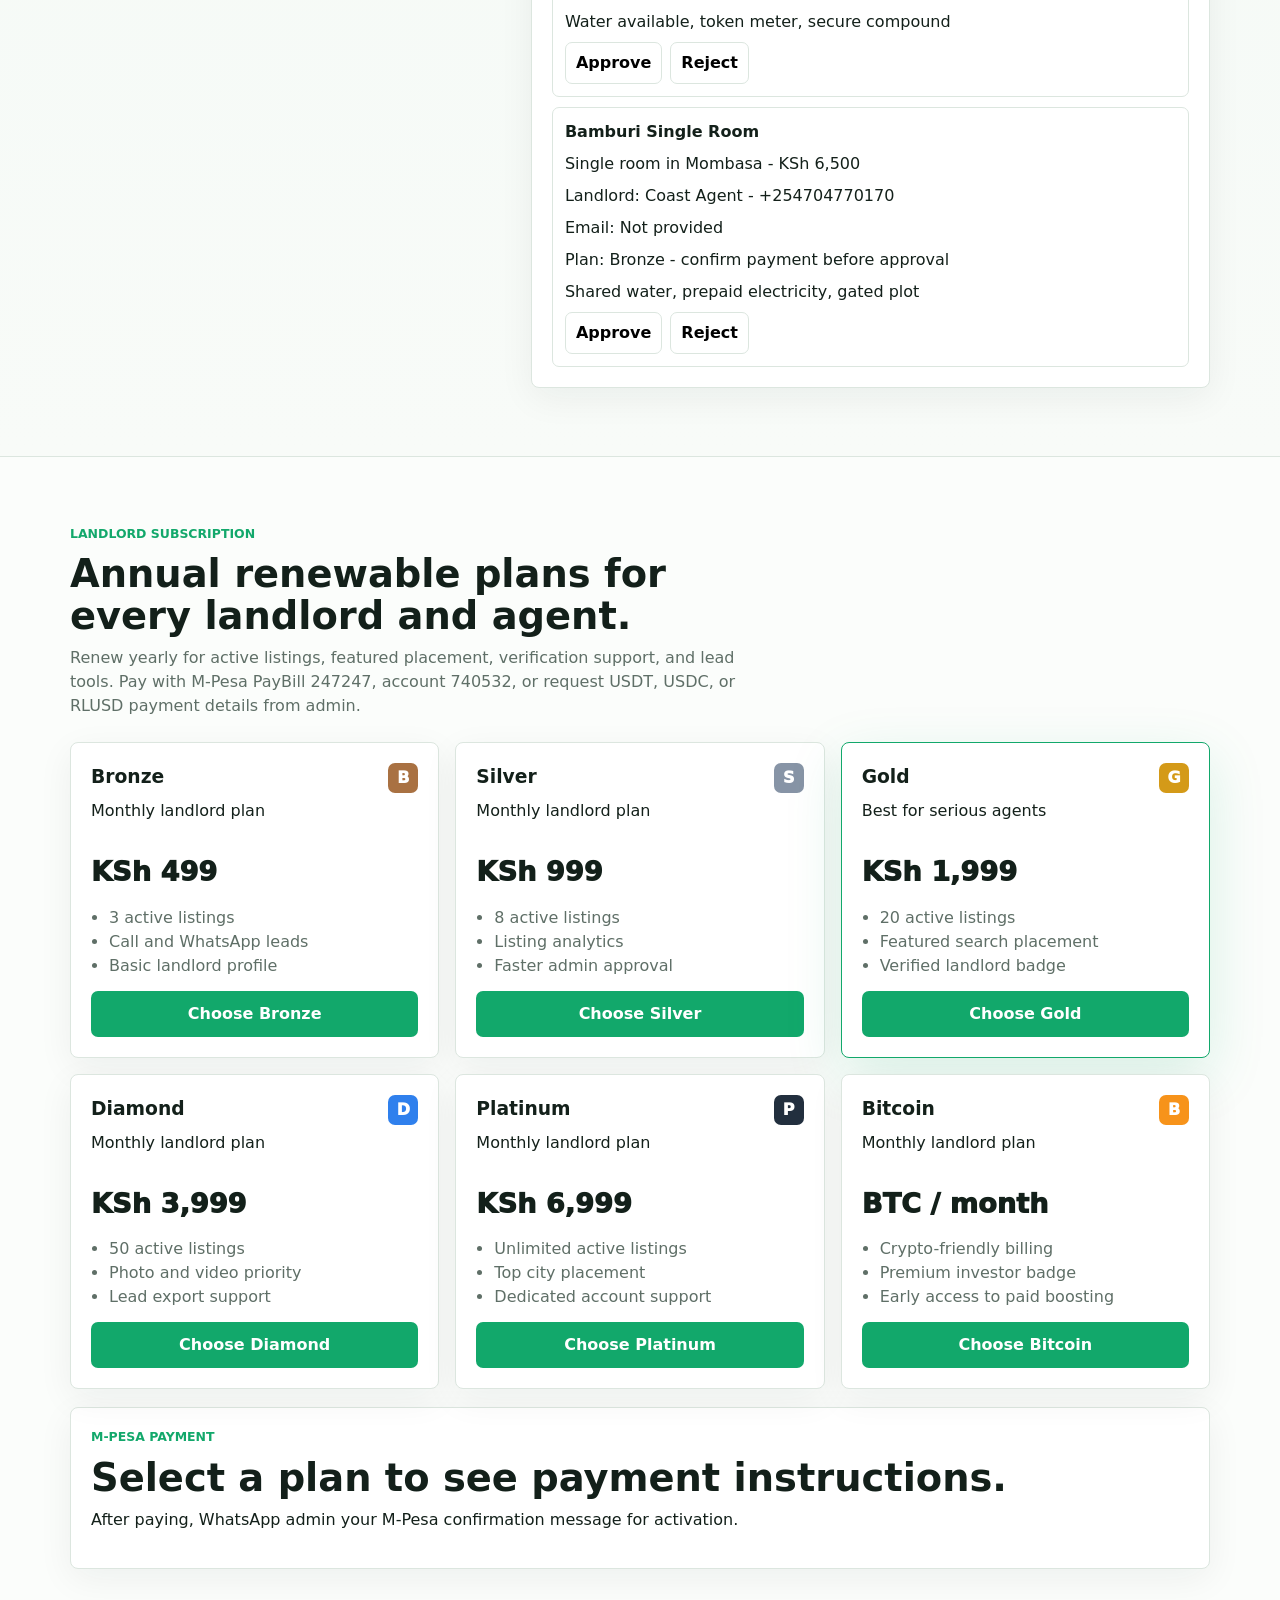
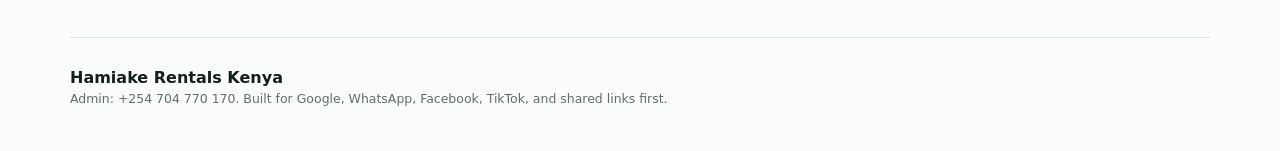
==== commit 1356770e: "Add files via upload" ====
--- a/index.html
+++ b/index.html
@@ -196,12 +196,11 @@
             <label>
               <span>Choose subscription plan</span>
               <select id="loginPlan">
-                <option value="Bronze">Bronze - KSh 499</option>
-                <option value="Silver">Silver - KSh 999</option>
-                <option value="Gold">Gold - KSh 1,999</option>
-                <option value="Diamond">Diamond - KSh 3,999</option>
-                <option value="Platinum">Platinum - KSh 6,999</option>
-                <option value="Bitcoin">Bitcoin - BTC / month</option>
+                <option value="Bronze">Bronze - KSh 6,000 / year</option>
+                <option value="Silver">Silver - KSh 10,000 / year</option>
+                <option value="Gold">Gold - KSh 15,000 / year</option>
+                <option value="Diamond">Diamond - KSh 20,000 / year</option>
+                <option value="Platinum">Platinum - 0.095 BTC / year</option>
               </select>
             </label>
             <button class="primary-button" type="submit">Create Account & Pay</button>
@@ -272,8 +271,8 @@
       <section class="app-shell" id="subscriptions">
         <div class="section-heading pricing-heading">
           <p class="eyebrow">Landlord subscription</p>
-          <h2>Monthly plans for every landlord and agent.</h2>
-          <p>Start small, upgrade for more listings, featured placement, verification support, and lead tools. Pay with M-Pesa PayBill 247247, account 740532.</p>
+          <h2>Annual renewable plans for every landlord and agent.</h2>
+          <p>Renew yearly for active listings, featured placement, verification support, and lead tools. Pay with M-Pesa PayBill 247247, account 740532, or request USDT, USDC, or RLUSD payment details from admin.</p>
         </div>
         <div class="pricing-grid" id="pricingGrid"></div>
         <div class="payment-panel" id="paymentPanel" aria-live="polite">
--- a/styles.css
+++ b/styles.css
@@ -281,6 +281,35 @@
   font-size: 0.92rem;
 }
 
+.contact-strip {
+  padding: 34px 0;
+  background: white;
+  border-bottom: 1px solid var(--line);
+}
+
+.contact-grid {
+  display: grid;
+  grid-template-columns: minmax(0, 1fr) auto;
+  gap: 18px;
+  align-items: center;
+}
+
+.contact-grid h2 {
+  margin-bottom: 6px;
+}
+
+.contact-grid p:not(.eyebrow) {
+  margin-bottom: 0;
+  color: var(--muted);
+}
+
+.contact-actions {
+  display: flex;
+  flex-wrap: wrap;
+  justify-content: end;
+  gap: 10px;
+}
+
 .section-grid,
 #subscriptions {
   padding: 68px 0;
@@ -419,6 +448,105 @@
   padding-bottom: 68px;
 }
 
+.map-band {
+  padding: 68px 0;
+  background: #f4f8fb;
+  border-block: 1px solid var(--line);
+}
+
+.map-layout {
+  display: grid;
+  grid-template-columns: minmax(220px, 0.65fr) minmax(320px, 0.95fr) minmax(260px, 0.6fr);
+  gap: 18px;
+  align-items: center;
+}
+
+.kenya-map {
+  position: relative;
+  min-height: 420px;
+  border: 1px solid var(--line);
+  border-radius: 8px;
+  overflow: hidden;
+  background:
+    linear-gradient(135deg, rgba(18, 168, 107, 0.14), rgba(47, 128, 237, 0.12)),
+    url("https://images.unsplash.com/photo-1524661135-423995f22d0b?auto=format&fit=crop&w=1200&q=80") center / cover;
+  box-shadow: var(--shadow);
+}
+
+.kenya-map::after {
+  content: "";
+  position: absolute;
+  inset: 16px;
+  border: 1px solid rgba(255, 255, 255, 0.48);
+  border-radius: 8px;
+  pointer-events: none;
+}
+
+.map-pin {
+  position: absolute;
+  min-height: 36px;
+  border: 2px solid white;
+  border-radius: 999px;
+  padding: 7px 11px;
+  background: var(--ink);
+  color: white;
+  box-shadow: 0 10px 28px rgba(19, 32, 26, 0.22);
+  font-weight: 900;
+}
+
+.map-pin.active,
+.map-pin:hover {
+  background: var(--mint);
+}
+
+.map-pin.nairobi {
+  left: 48%;
+  top: 39%;
+}
+
+.map-pin.kiambu {
+  left: 42%;
+  top: 28%;
+}
+
+.map-pin.rongai {
+  left: 54%;
+  top: 51%;
+}
+
+.map-pin.thika {
+  left: 59%;
+  top: 24%;
+}
+
+.map-pin.kisumu {
+  left: 17%;
+  top: 39%;
+}
+
+.map-pin.mombasa {
+  right: 10%;
+  bottom: 12%;
+}
+
+.area-results {
+  display: grid;
+  gap: 10px;
+}
+
+.area-card {
+  border: 1px solid var(--line);
+  border-radius: 8px;
+  background: white;
+  padding: 14px;
+  display: grid;
+  gap: 8px;
+}
+
+.area-card strong {
+  font-size: 1.05rem;
+}
+
 .listing-detail {
   overflow: hidden;
 }
@@ -483,8 +611,22 @@
 }
 
 .dashboard-form,
+.login-panel,
 .admin-panel {
   padding: 20px;
+}
+
+.dashboard-form {
+  grid-column: 2;
+}
+
+.login-panel {
+  border: 1px solid var(--line);
+  border-radius: 8px;
+  background: white;
+  box-shadow: 0 10px 36px rgba(19, 32, 26, 0.06);
+  display: grid;
+  gap: 13px;
 }
 
 .form-row {
@@ -574,6 +716,45 @@
   color: var(--muted);
 }
 
+.payment-panel {
+  margin-top: 18px;
+  border: 1px solid var(--line);
+  border-radius: 8px;
+  background: white;
+  padding: 20px;
+  box-shadow: 0 10px 36px rgba(19, 32, 26, 0.06);
+}
+
+.payment-panel ol {
+  margin: 14px 0;
+  padding-left: 20px;
+  color: var(--muted);
+}
+
+.payment-steps {
+  display: grid;
+  grid-template-columns: repeat(4, 1fr);
+  gap: 10px;
+  margin: 16px 0;
+}
+
+.payment-steps div {
+  border: 1px solid var(--line);
+  border-radius: 7px;
+  padding: 12px;
+  background: var(--soft);
+}
+
+.payment-steps span {
+  display: block;
+  color: var(--muted);
+  font-size: 0.82rem;
+}
+
+.payment-steps strong {
+  font-size: 1.08rem;
+}
+
 .footer {
   padding: 28px 0 42px;
   border-top: 1px solid var(--line);
@@ -584,16 +765,30 @@
   .listings-grid,
   .detail-layout,
   .dashboard-grid,
+  .map-layout,
   .pricing-grid,
+  .contact-grid,
   .trust-grid {
     grid-template-columns: 1fr;
   }
 
+  .contact-actions {
+    justify-content: start;
+  }
+
   .admin-panel {
     grid-column: auto;
   }
 
+  .dashboard-form {
+    grid-column: auto;
+  }
+
   .detail-stats {
+    grid-template-columns: repeat(2, 1fr);
+  }
+
+  .payment-steps {
     grid-template-columns: repeat(2, 1fr);
   }
 }
@@ -625,6 +820,11 @@
     padding: 58px 0 28px;
   }
 
+  .nav-actions a:nth-child(4),
+  .nav-actions a:nth-child(6) {
+    display: none;
+  }
+
   .hero-copy {
     font-size: 0.98rem;
   }
@@ -634,9 +834,19 @@
   }
 
   .section-grid,
+  .map-band,
   #subscriptions,
   .landlord-band {
     padding: 46px 0;
+  }
+
+  .kenya-map {
+    min-height: 330px;
+  }
+
+  .map-pin {
+    font-size: 0.78rem;
+    padding: 6px 9px;
   }
 
   .detail-layout {
@@ -652,4 +862,8 @@
   .detail-stats {
     grid-template-columns: 1fr;
   }
-}
+
+  .payment-steps {
+    grid-template-columns: 1fr;
+  }
+}
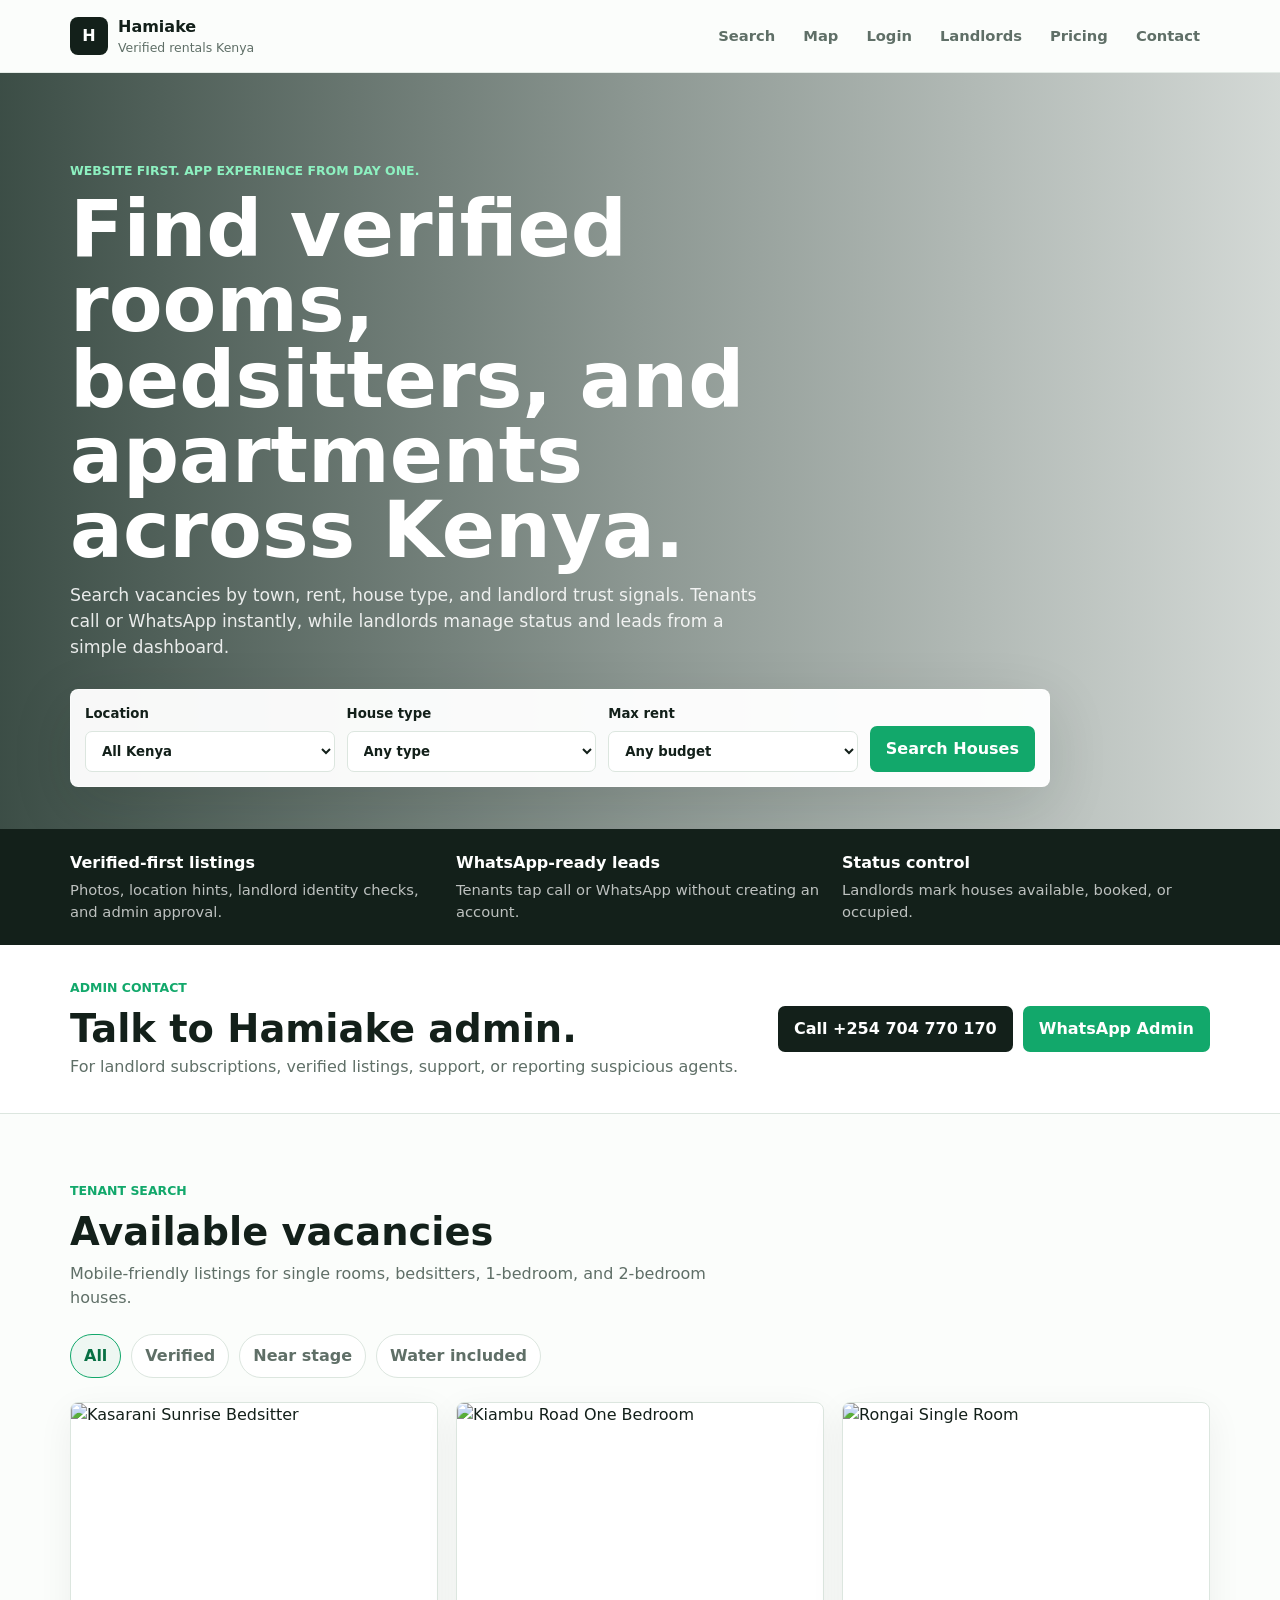
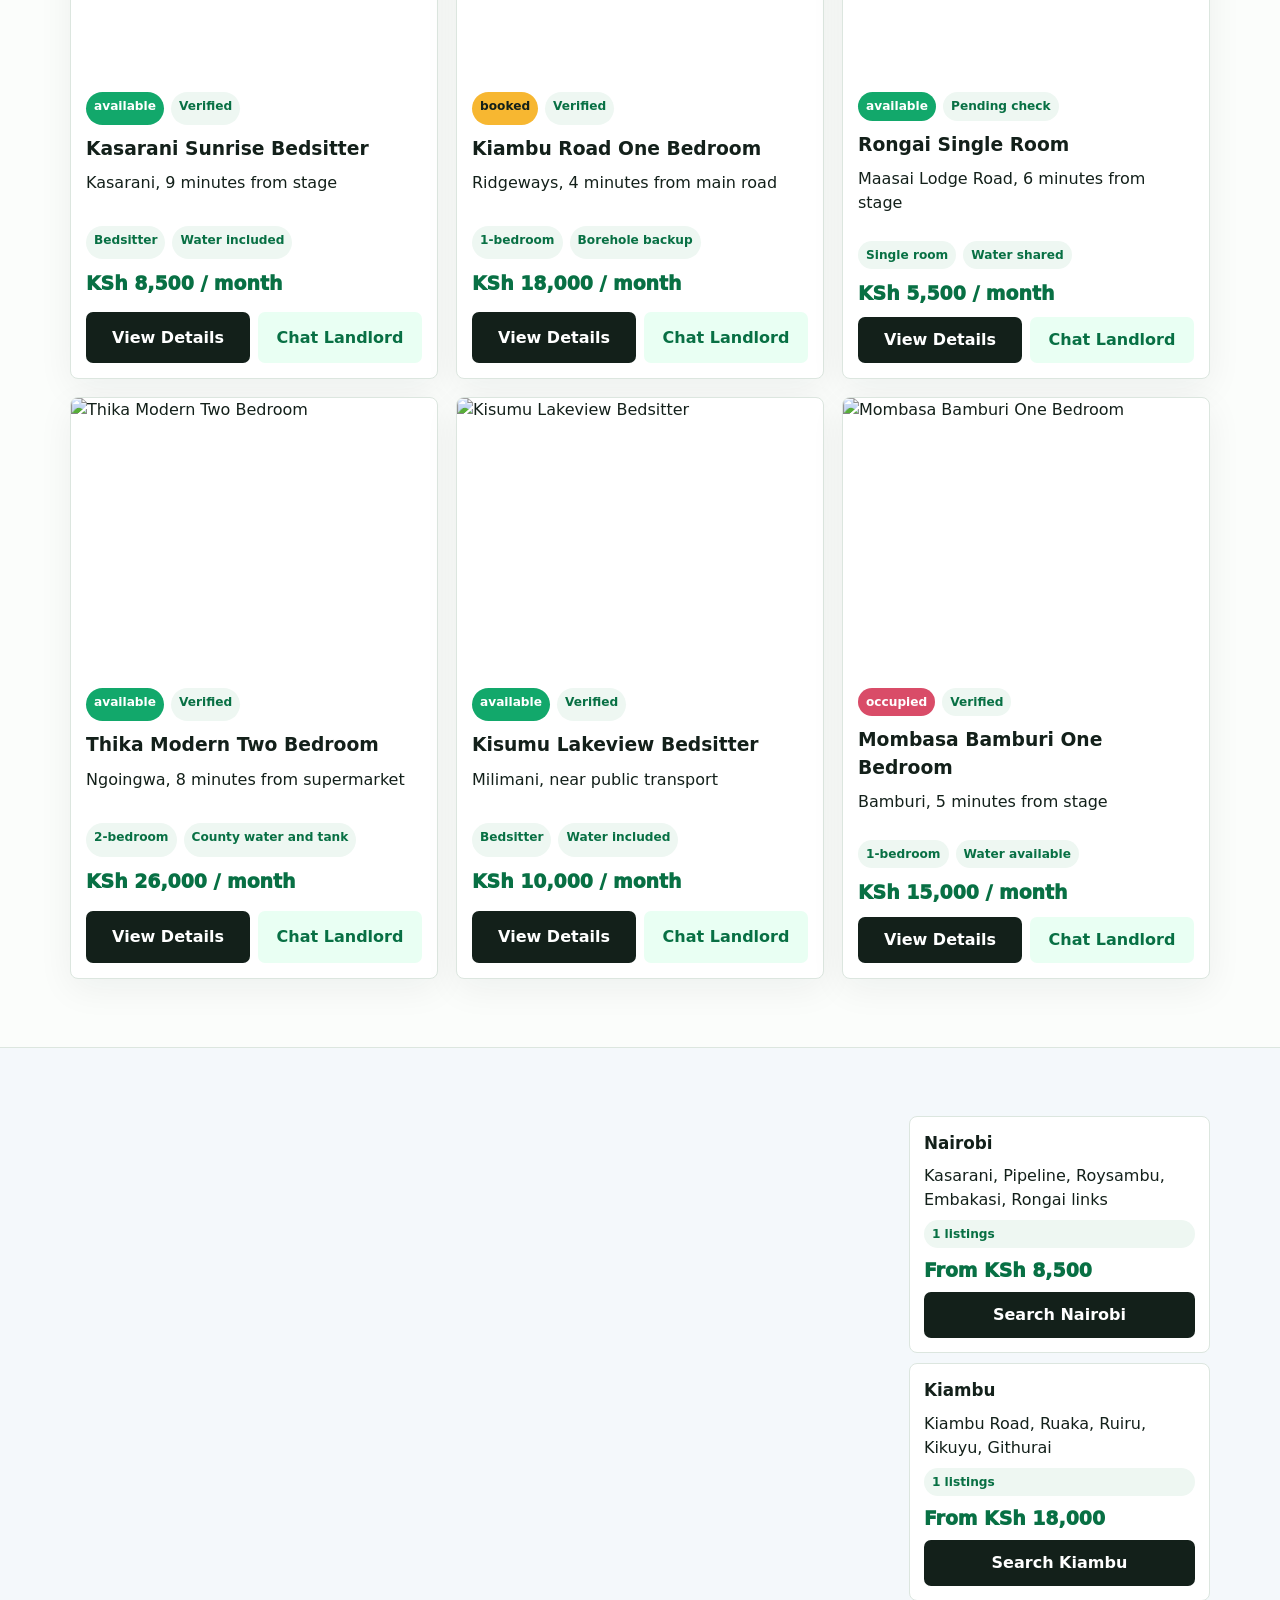
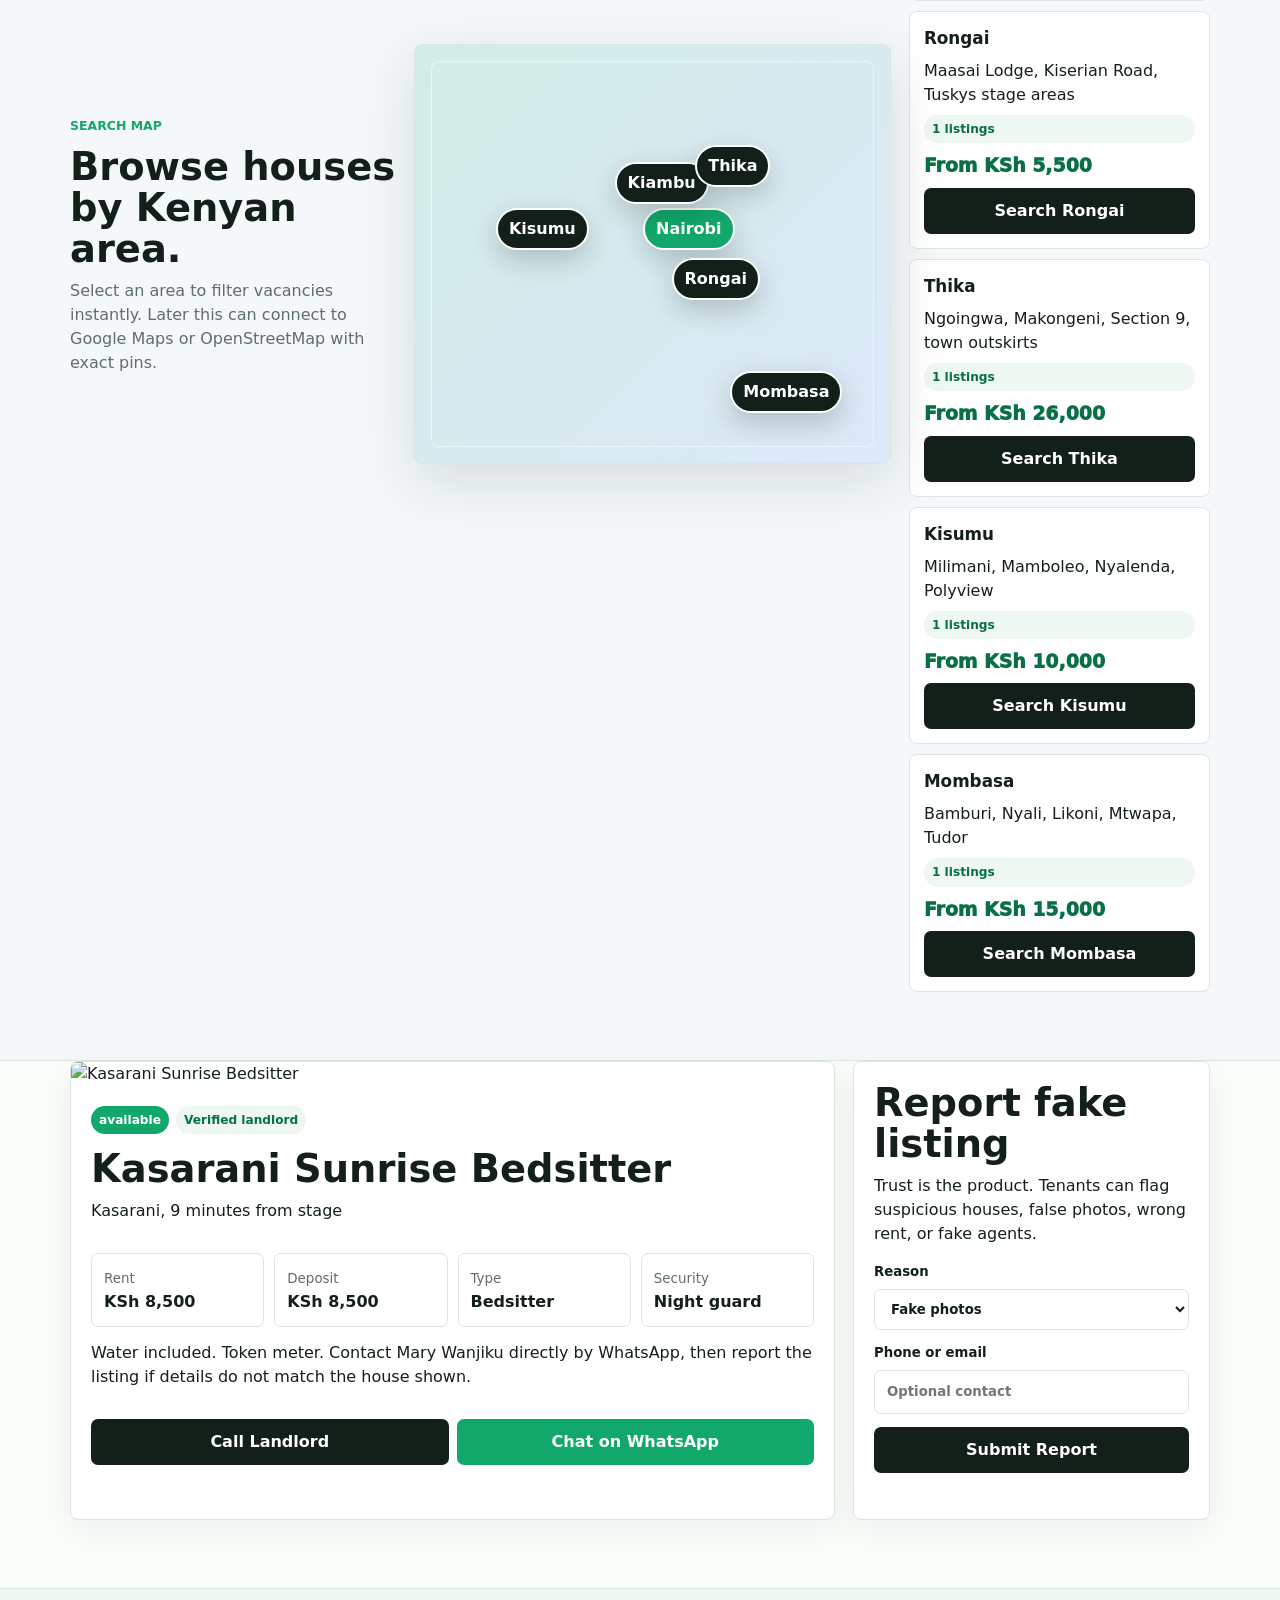
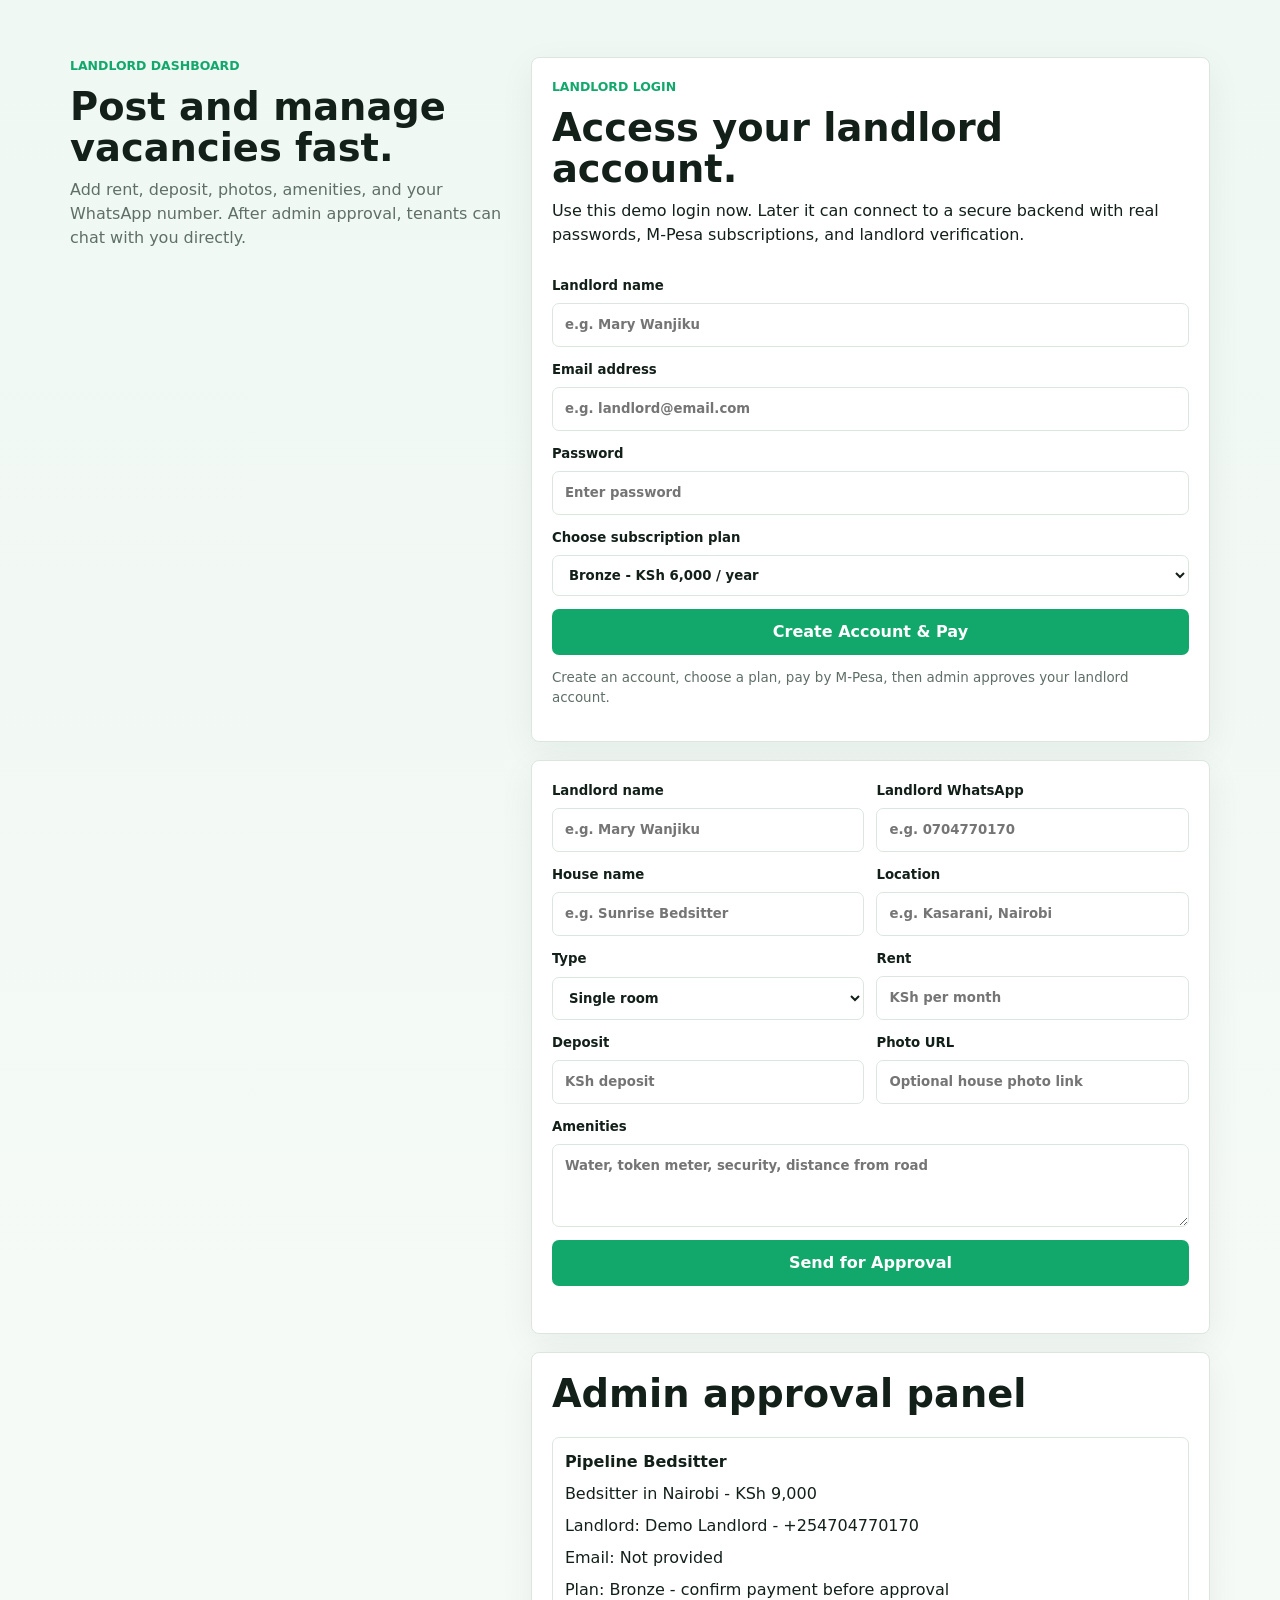
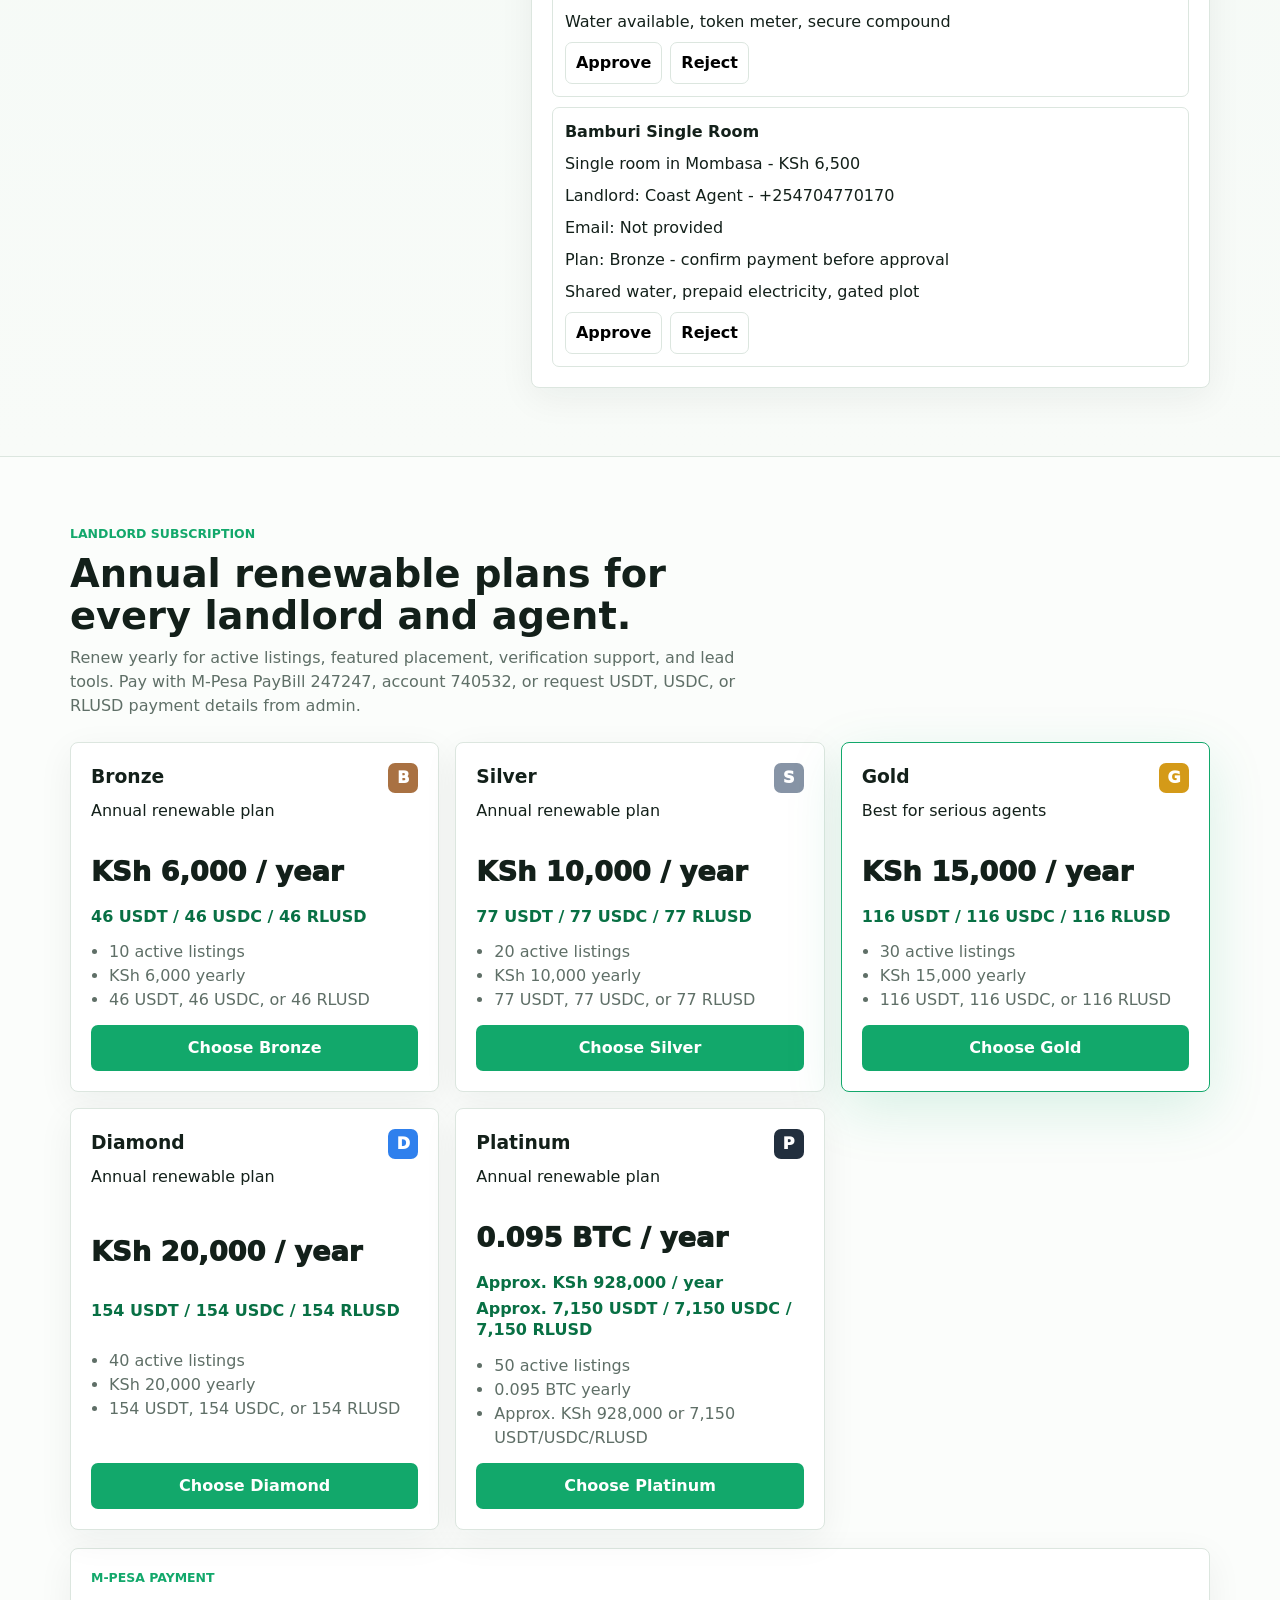
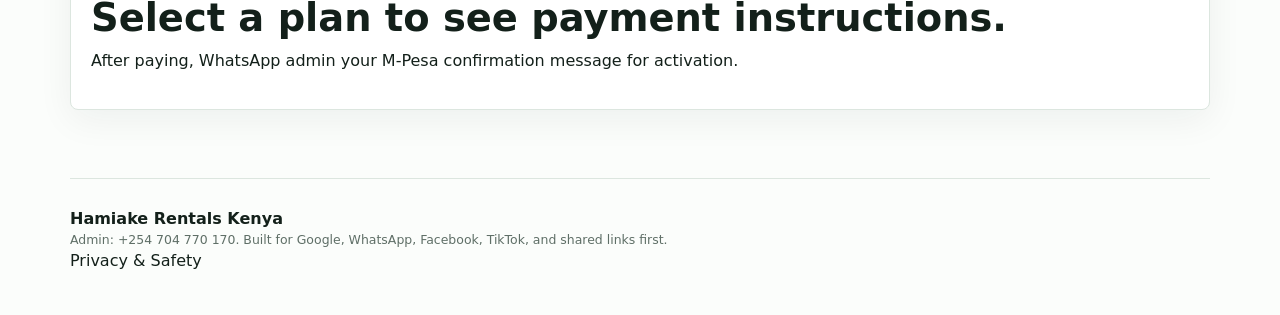
==== commit bacfc4fa: "Add files via upload" ====
--- a/index.html
+++ b/index.html
@@ -3,9 +3,33 @@
   <head>
     <meta charset="utf-8">
     <meta name="viewport" content="width=device-width, initial-scale=1">
-    <title>Hamiake Rentals Kenya</title>
+    <title>Hamiake Rentals Kenya | Bedsitters, Single Rooms & Apartments</title>
+    <meta name="description" content="Find verified rental houses in Kenya including single rooms, bedsitters, 1-bedroom and 2-bedroom apartments in Nairobi, Kiambu, Rongai, Thika, Kisumu and Mombasa.">
+    <meta name="keywords" content="Hamiake rentals Kenya, bedsitter Nairobi, single room Kenya, houses for rent Kenya, rentals in Rongai, rentals in Kiambu, apartments Mombasa, houses Kisumu">
+    <meta name="robots" content="index, follow">
+    <link rel="canonical" href="https://hamiake.vercel.app/">
+    <meta property="og:title" content="Hamiake Rentals Kenya">
+    <meta property="og:description" content="Search verified rooms, bedsitters, 1-bedroom and 2-bedroom houses across Kenya. Contact landlords by WhatsApp.">
+    <meta property="og:type" content="website">
+    <meta property="og:url" content="https://hamiake.vercel.app/">
+    <meta property="og:image" content="https://images.unsplash.com/photo-1486406146926-c627a92ad1ab?auto=format&fit=crop&w=1200&q=80">
+    <meta name="twitter:card" content="summary_large_image">
+    <meta name="twitter:title" content="Hamiake Rentals Kenya">
+    <meta name="twitter:description" content="Find verified rental vacancies across Nairobi, Kiambu, Rongai, Thika, Kisumu and Mombasa.">
     <link rel="preconnect" href="https://images.unsplash.com">
     <link rel="stylesheet" href="styles.css">
+    <script type="application/ld+json">
+      {
+        "@context": "https://schema.org",
+        "@type": "LocalBusiness",
+        "name": "Hamiake Rentals Kenya",
+        "url": "https://hamiake.vercel.app/",
+        "telephone": "+254704770170",
+        "areaServed": ["Nairobi", "Kiambu", "Rongai", "Thika", "Kisumu", "Mombasa"],
+        "description": "Verified rental vacancy platform for single rooms, bedsitters, 1-bedroom and 2-bedroom houses in Kenya.",
+        "sameAs": ["https://wa.me/254704770170"]
+      }
+    </script>
   </head>
   <body>
     <header class="app-shell">
@@ -286,6 +310,7 @@
     <footer class="footer app-shell">
       <strong>Hamiake Rentals Kenya</strong>
       <span>Admin: +254 704 770 170. Built for Google, WhatsApp, Facebook, TikTok, and shared links first.</span>
+      <a href="privacy-safety.html">Privacy & Safety</a>
     </footer>
 
     <script src="script.js"></script>
--- a/styles.css
+++ b/styles.css
@@ -710,6 +710,14 @@
   font-weight: 950;
 }
 
+.crypto-price {
+  display: grid;
+  gap: 4px;
+  color: var(--mint-dark);
+  font-weight: 900;
+  line-height: 1.35;
+}
+
 .pricing-card ul {
   margin: 0;
   padding-left: 18px;
@@ -733,7 +741,7 @@
 
 .payment-steps {
   display: grid;
-  grid-template-columns: repeat(4, 1fr);
+  grid-template-columns: repeat(4, minmax(0, 1fr));
   gap: 10px;
   margin: 16px 0;
 }
@@ -752,7 +760,9 @@
 }
 
 .payment-steps strong {
+  display: block;
   font-size: 1.08rem;
+  overflow-wrap: anywhere;
 }
 
 .footer {
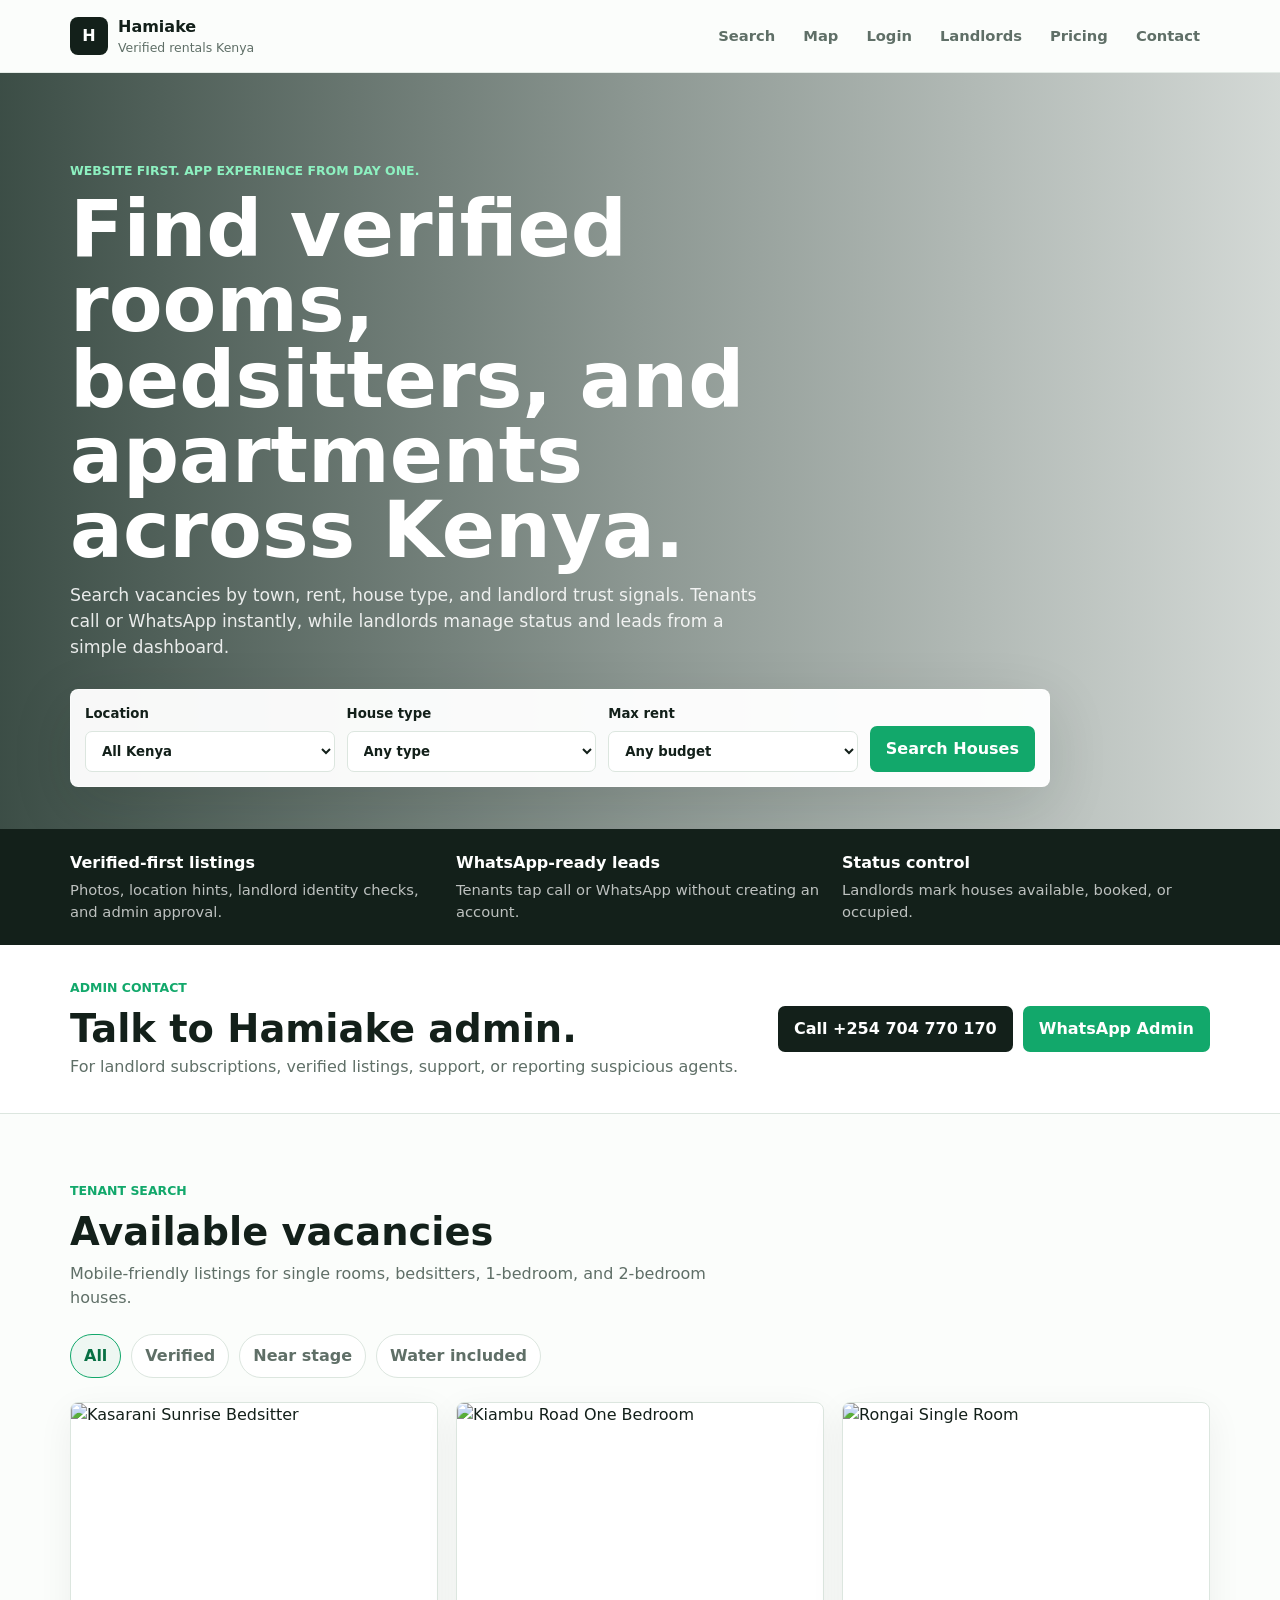
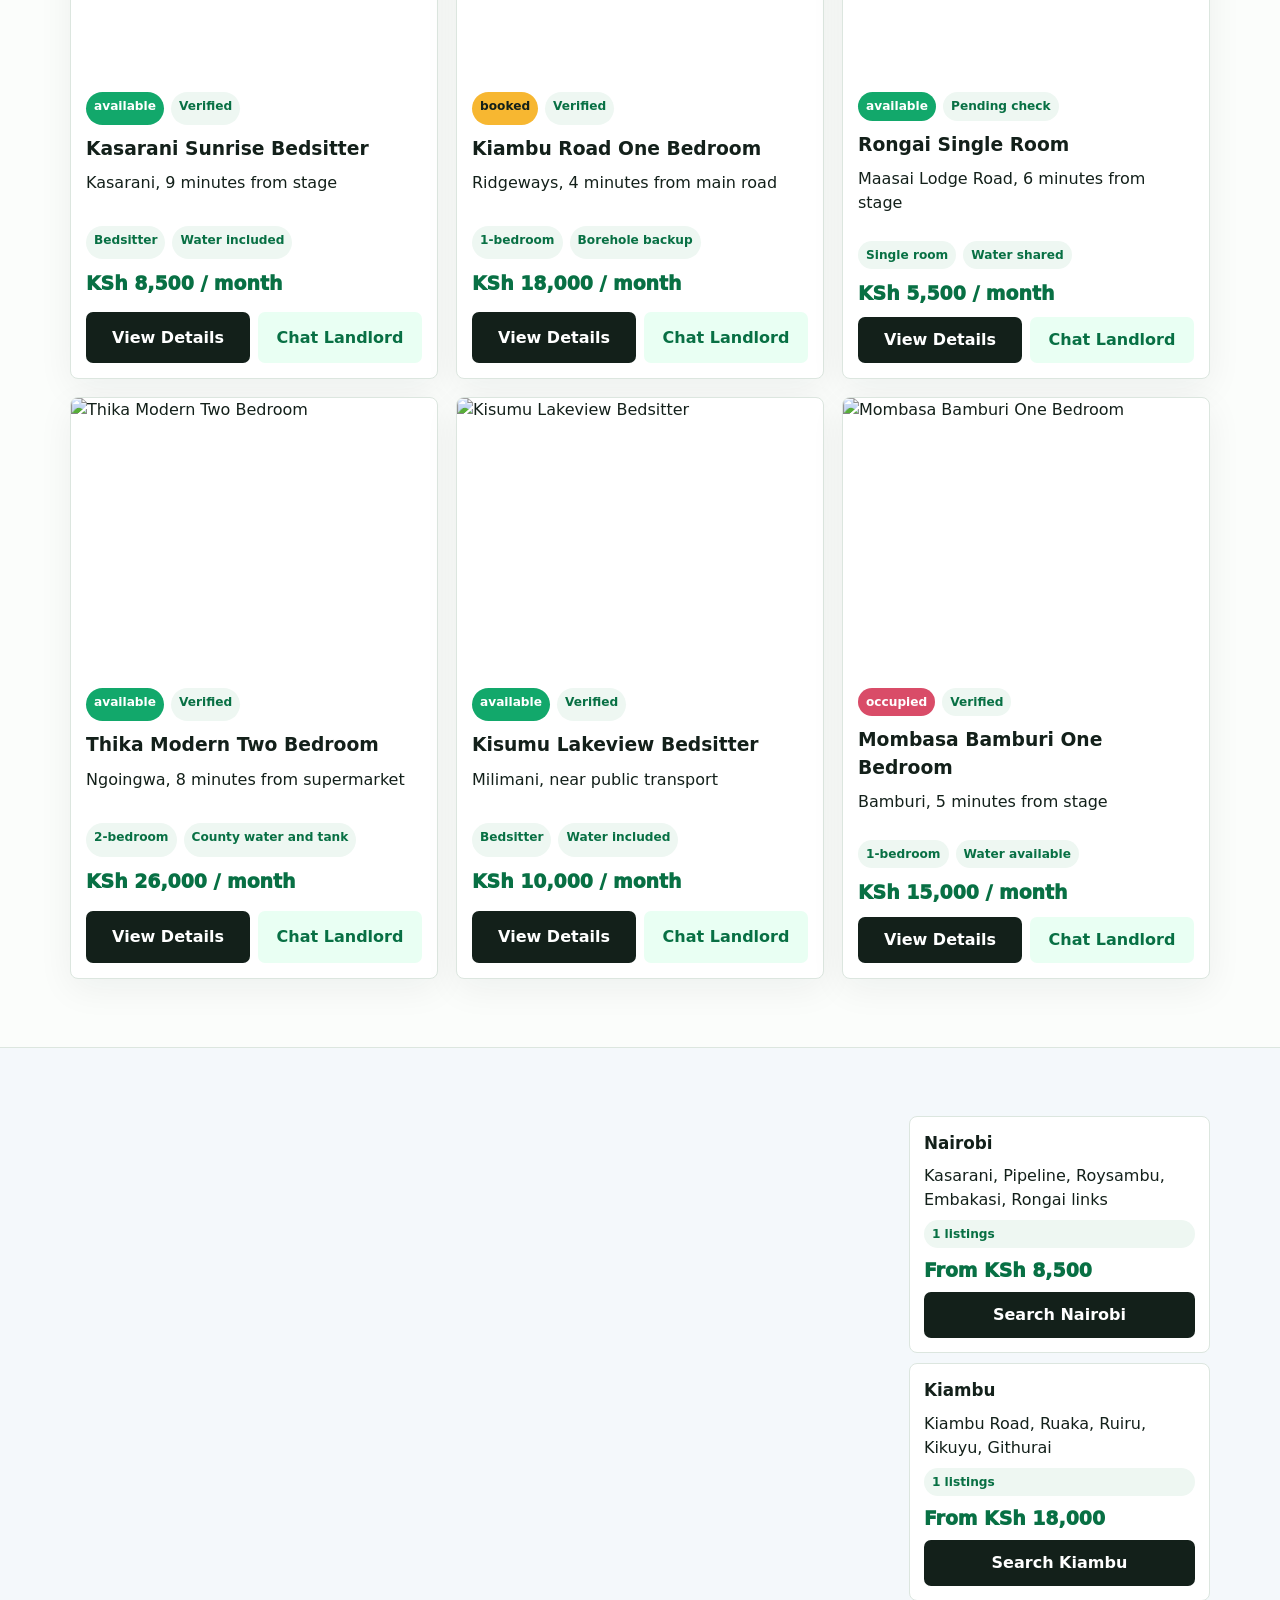
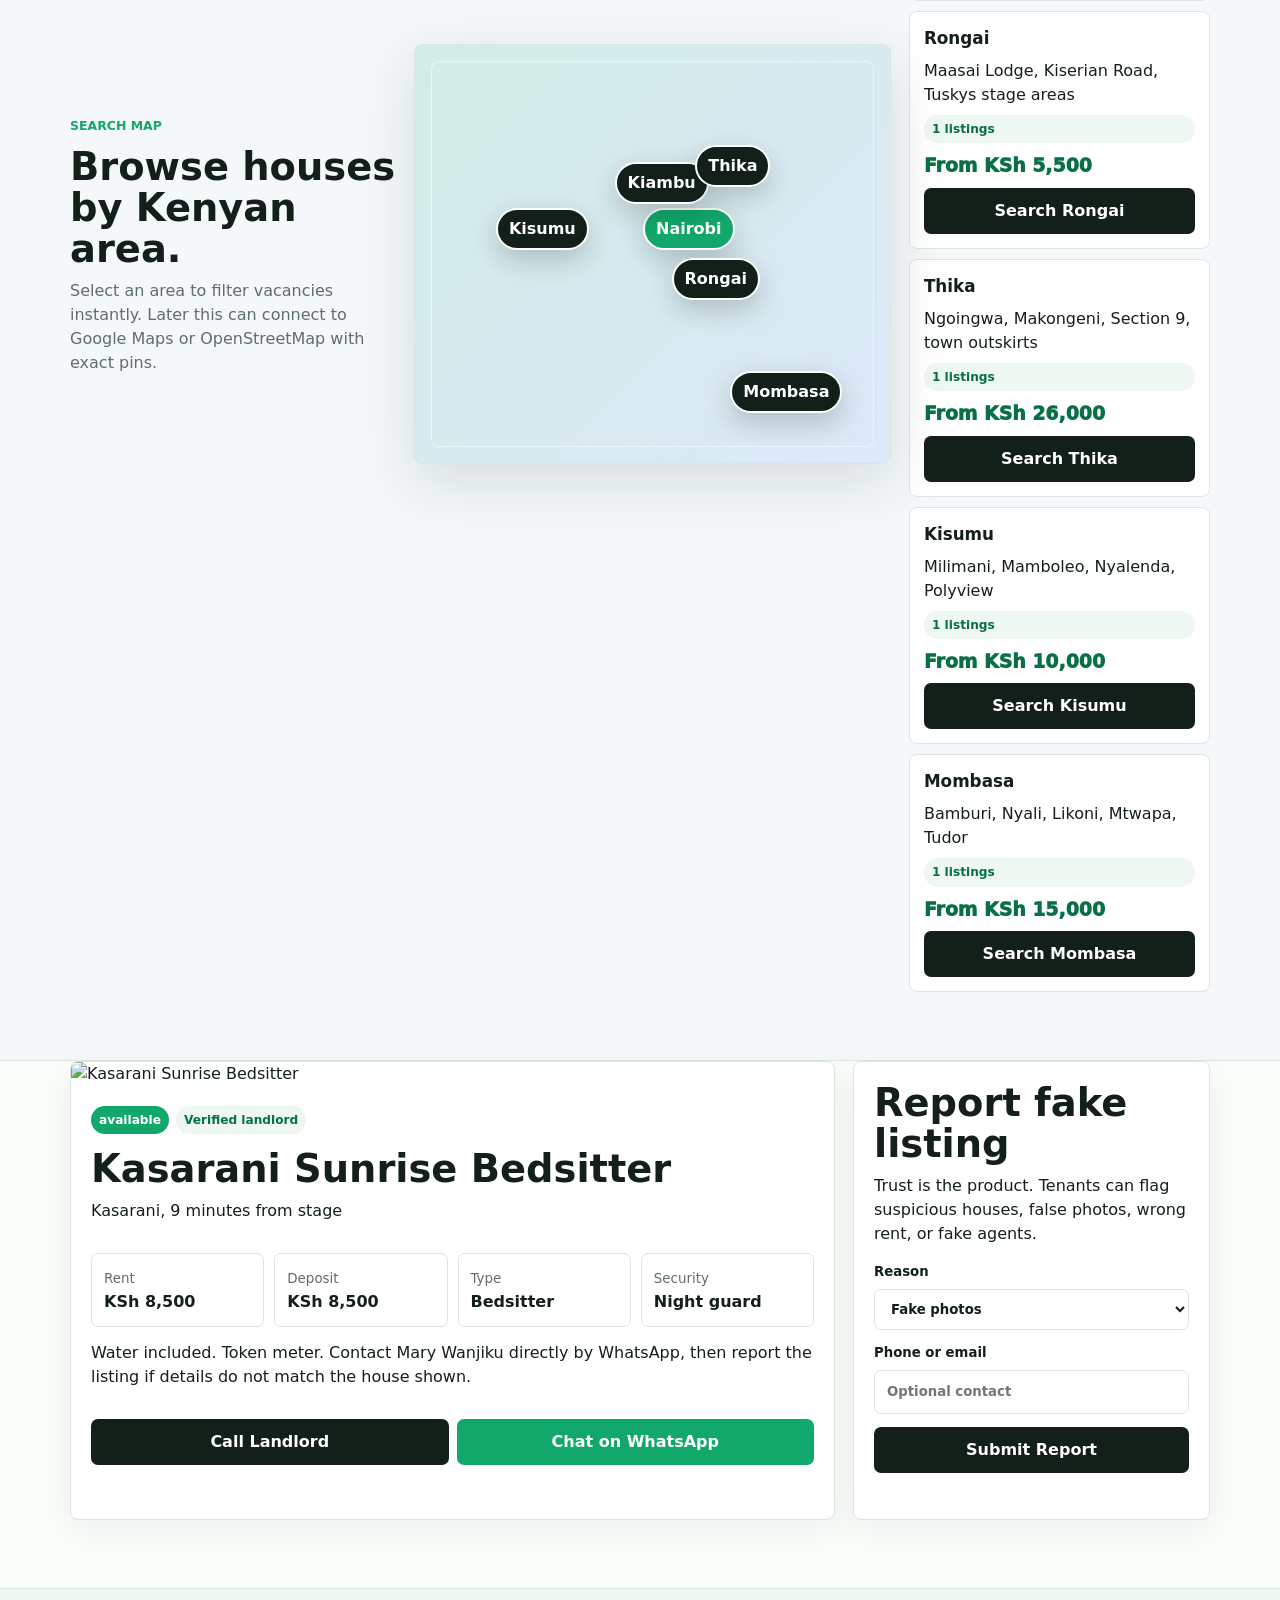
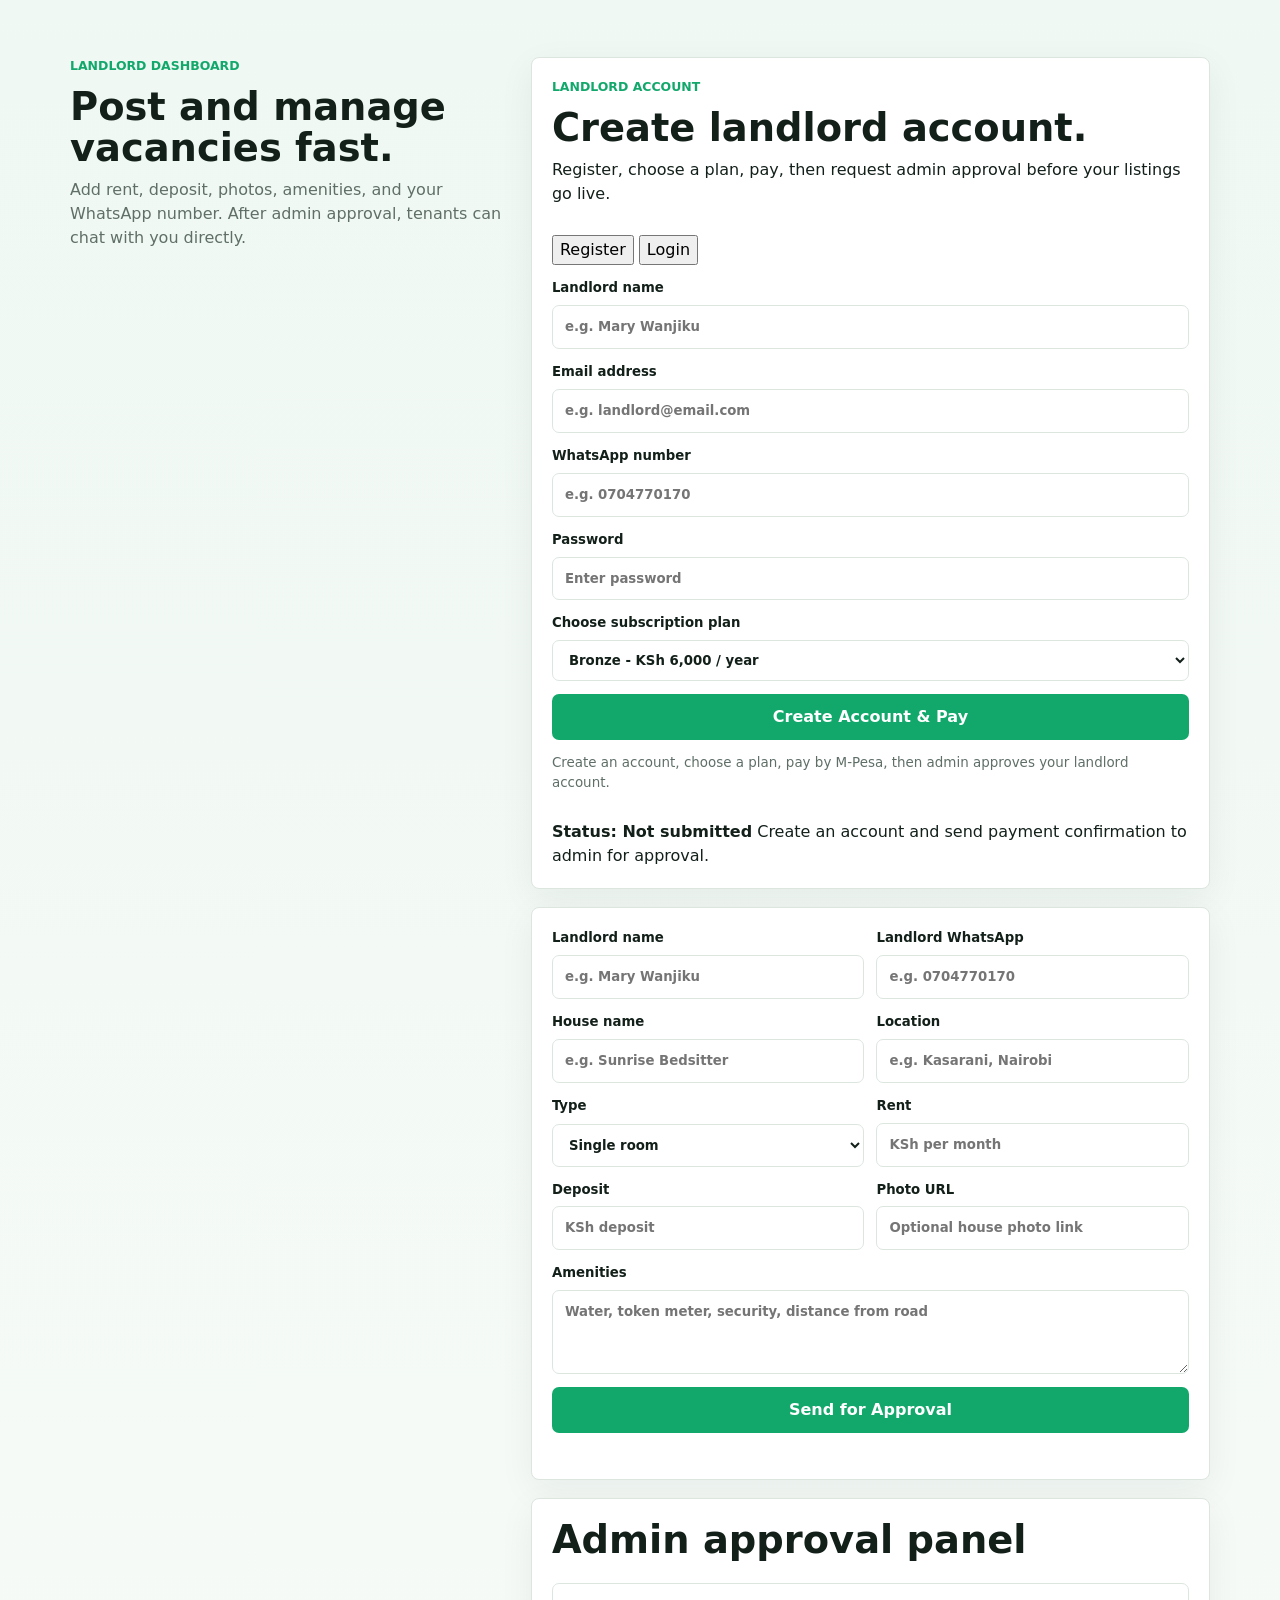
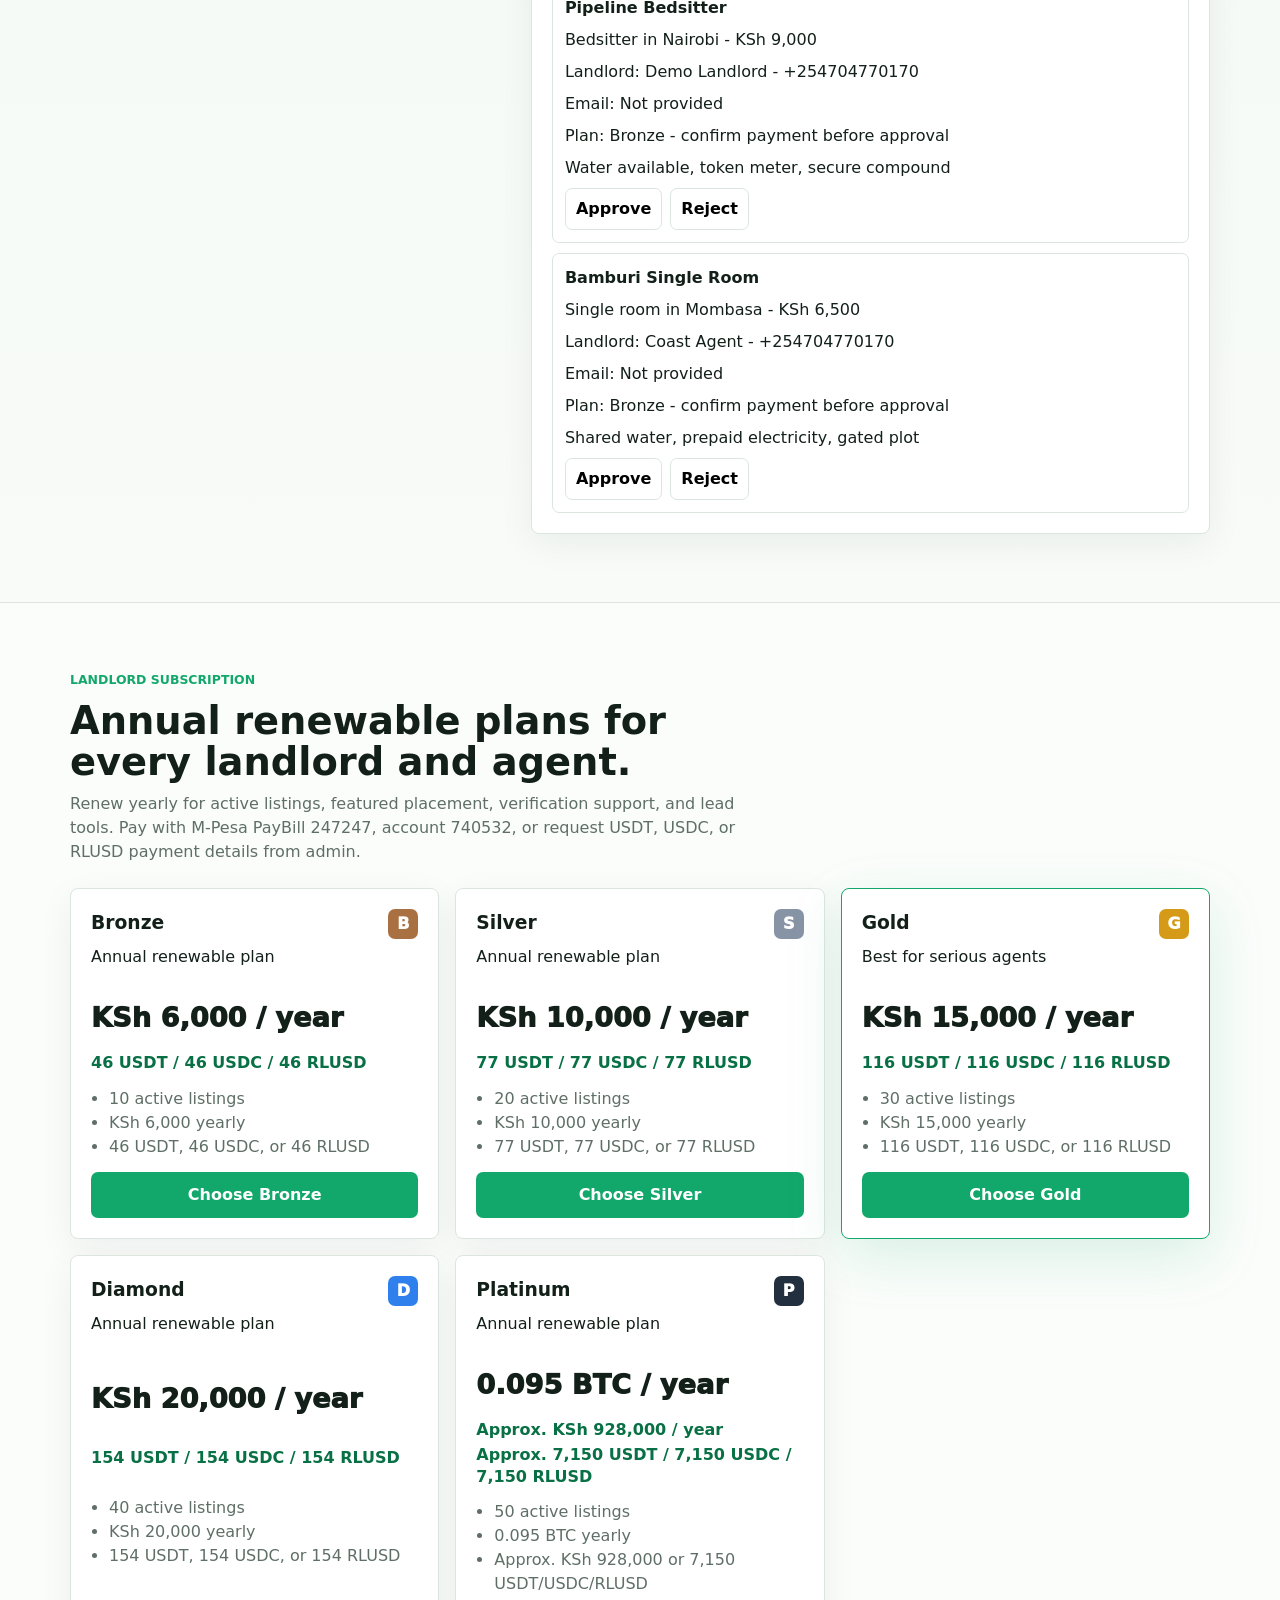
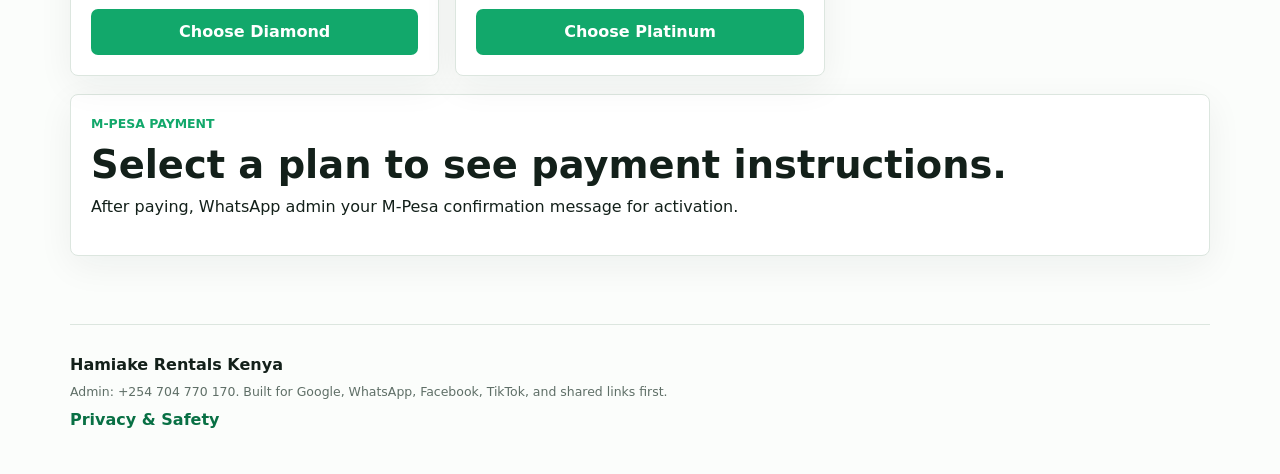
==== commit 428fee91: "Add files via upload" ====
--- a/index.html
+++ b/index.html
@@ -201,9 +201,13 @@
 
           <form class="login-panel" id="login">
             <div>
-              <p class="eyebrow">Landlord login</p>
-              <h2>Access your landlord account.</h2>
-              <p>Use this demo login now. Later it can connect to a secure backend with real passwords, M-Pesa subscriptions, and landlord verification.</p>
+              <p class="eyebrow">Landlord account</p>
+              <h2 id="accountTitle">Create landlord account.</h2>
+              <p id="accountIntro">Register, choose a plan, pay, then request admin approval before your listings go live.</p>
+            </div>
+            <div class="account-tabs" role="tablist" aria-label="Landlord account mode">
+              <button class="account-tab active" type="button" data-account-mode="register">Register</button>
+              <button class="account-tab" type="button" data-account-mode="login">Login</button>
             </div>
             <label>
               <span>Landlord name</span>
@@ -214,10 +218,14 @@
               <input id="loginEmail" type="email" placeholder="e.g. landlord@email.com" required>
             </label>
             <label>
+              <span>WhatsApp number</span>
+              <input id="loginPhone" type="tel" placeholder="e.g. 0704770170" required>
+            </label>
+            <label>
               <span>Password</span>
               <input id="loginPassword" type="password" placeholder="Enter password" required>
             </label>
-            <label>
+            <label id="planField">
               <span>Choose subscription plan</span>
               <select id="loginPlan">
                 <option value="Bronze">Bronze - KSh 6,000 / year</option>
@@ -227,8 +235,12 @@
                 <option value="Platinum">Platinum - 0.095 BTC / year</option>
               </select>
             </label>
-            <button class="primary-button" type="submit">Create Account & Pay</button>
+            <button class="primary-button" id="accountSubmit" type="submit">Create Account & Pay</button>
             <p class="form-note" id="loginNote">Create an account, choose a plan, pay by M-Pesa, then admin approves your landlord account.</p>
+            <div class="approval-status" id="approvalStatus">
+              <strong>Status: Not submitted</strong>
+              <span>Create an account and send payment confirmation to admin for approval.</span>
+            </div>
           </form>
 
           <form class="dashboard-form" id="houseForm">
--- a/styles.css
+++ b/styles.css
@@ -768,6 +768,60 @@
 .footer {
   padding: 28px 0 42px;
   border-top: 1px solid var(--line);
+  display: grid;
+  gap: 6px;
+}
+
+.footer a {
+  color: var(--mint-dark);
+  font-weight: 900;
+}
+
+.policy-page {
+  padding: 66px 0;
+}
+
+.policy-hero {
+  max-width: 820px;
+  margin-bottom: 30px;
+}
+
+.policy-hero h1 {
+  color: var(--ink);
+}
+
+.policy-hero p {
+  color: var(--muted);
+  font-size: 1.08rem;
+}
+
+.policy-grid {
+  display: grid;
+  grid-template-columns: repeat(2, 1fr);
+  gap: 16px;
+}
+
+.policy-grid article,
+.policy-callout {
+  border: 1px solid var(--line);
+  border-radius: 8px;
+  background: white;
+  padding: 20px;
+  box-shadow: 0 10px 36px rgba(19, 32, 26, 0.06);
+}
+
+.policy-grid ul {
+  margin: 0;
+  padding-left: 20px;
+  color: var(--muted);
+}
+
+.policy-callout {
+  margin-top: 16px;
+}
+
+.policy-callout p {
+  color: var(--muted);
 }
 
 @media (max-width: 900px) {
@@ -801,6 +855,10 @@
   .payment-steps {
     grid-template-columns: repeat(2, 1fr);
   }
+
+  .policy-grid {
+    grid-template-columns: 1fr;
+  }
 }
 
 @media (max-width: 620px) {
